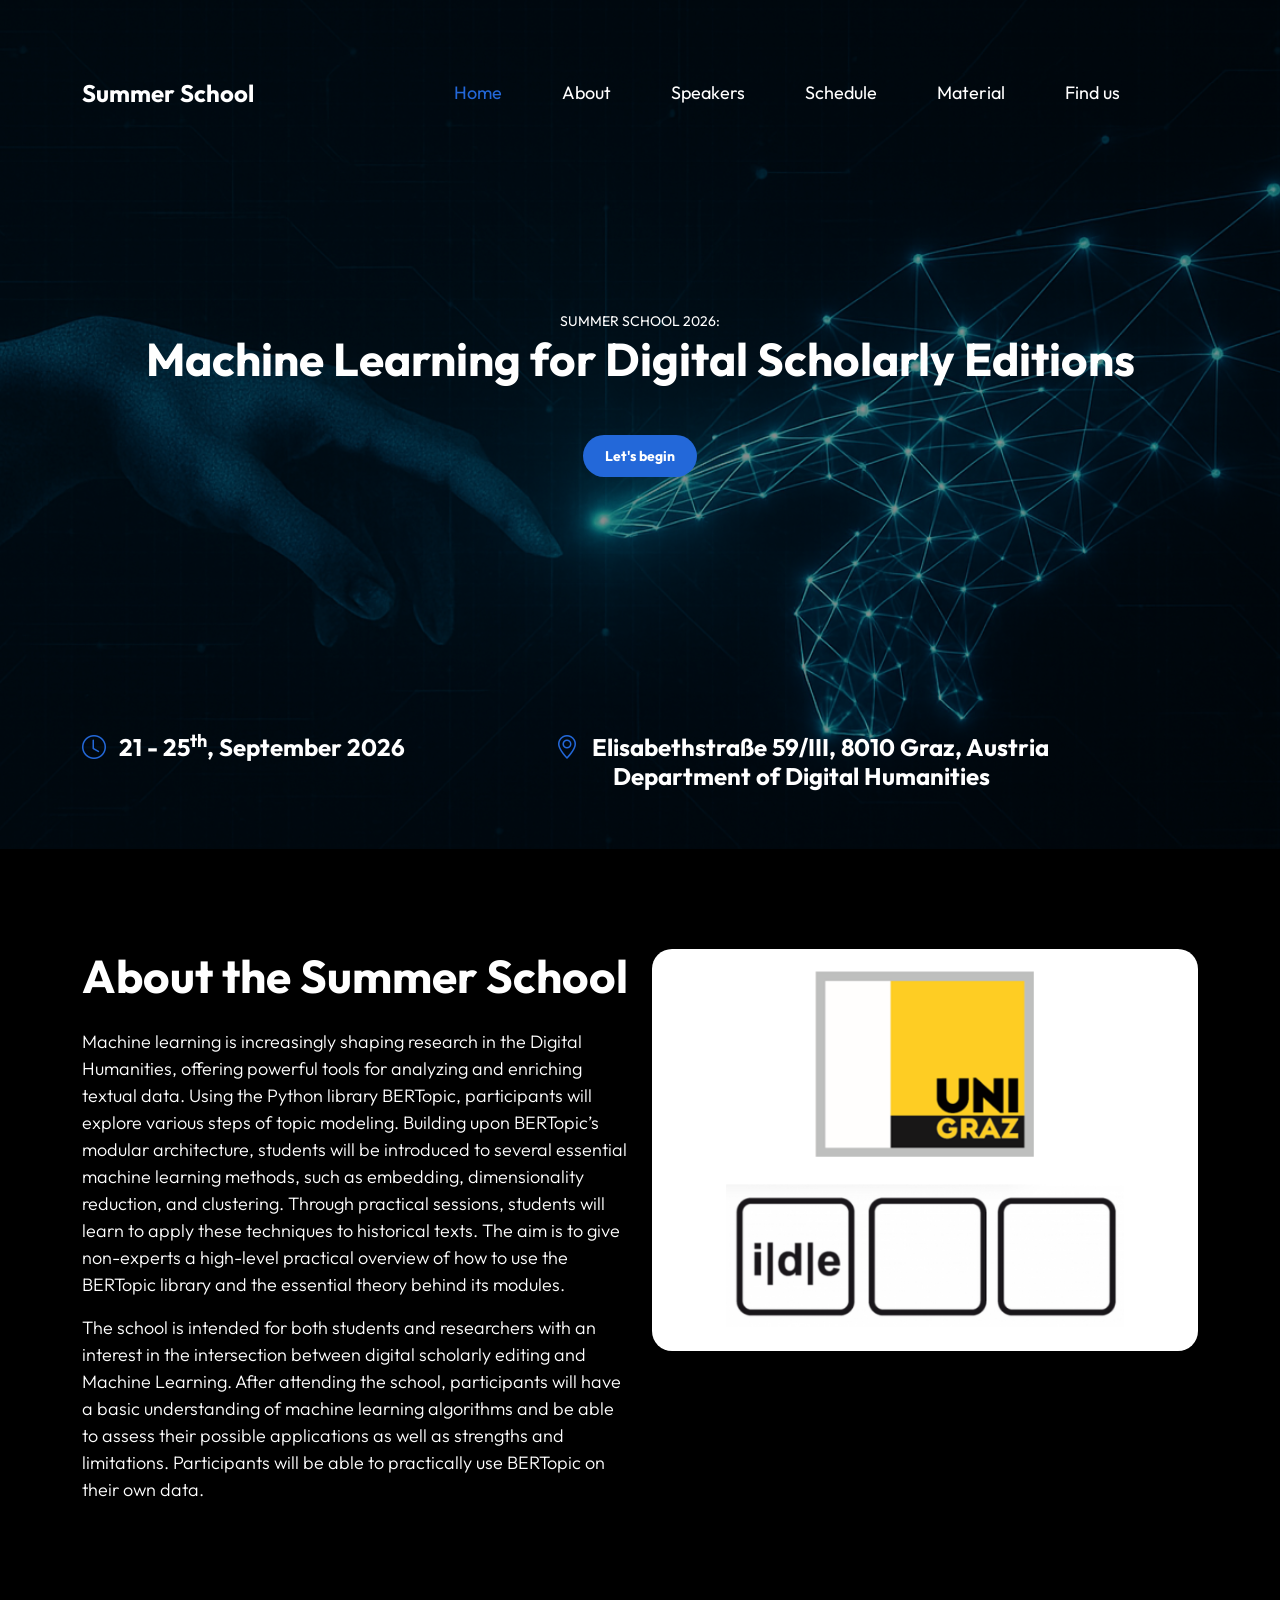
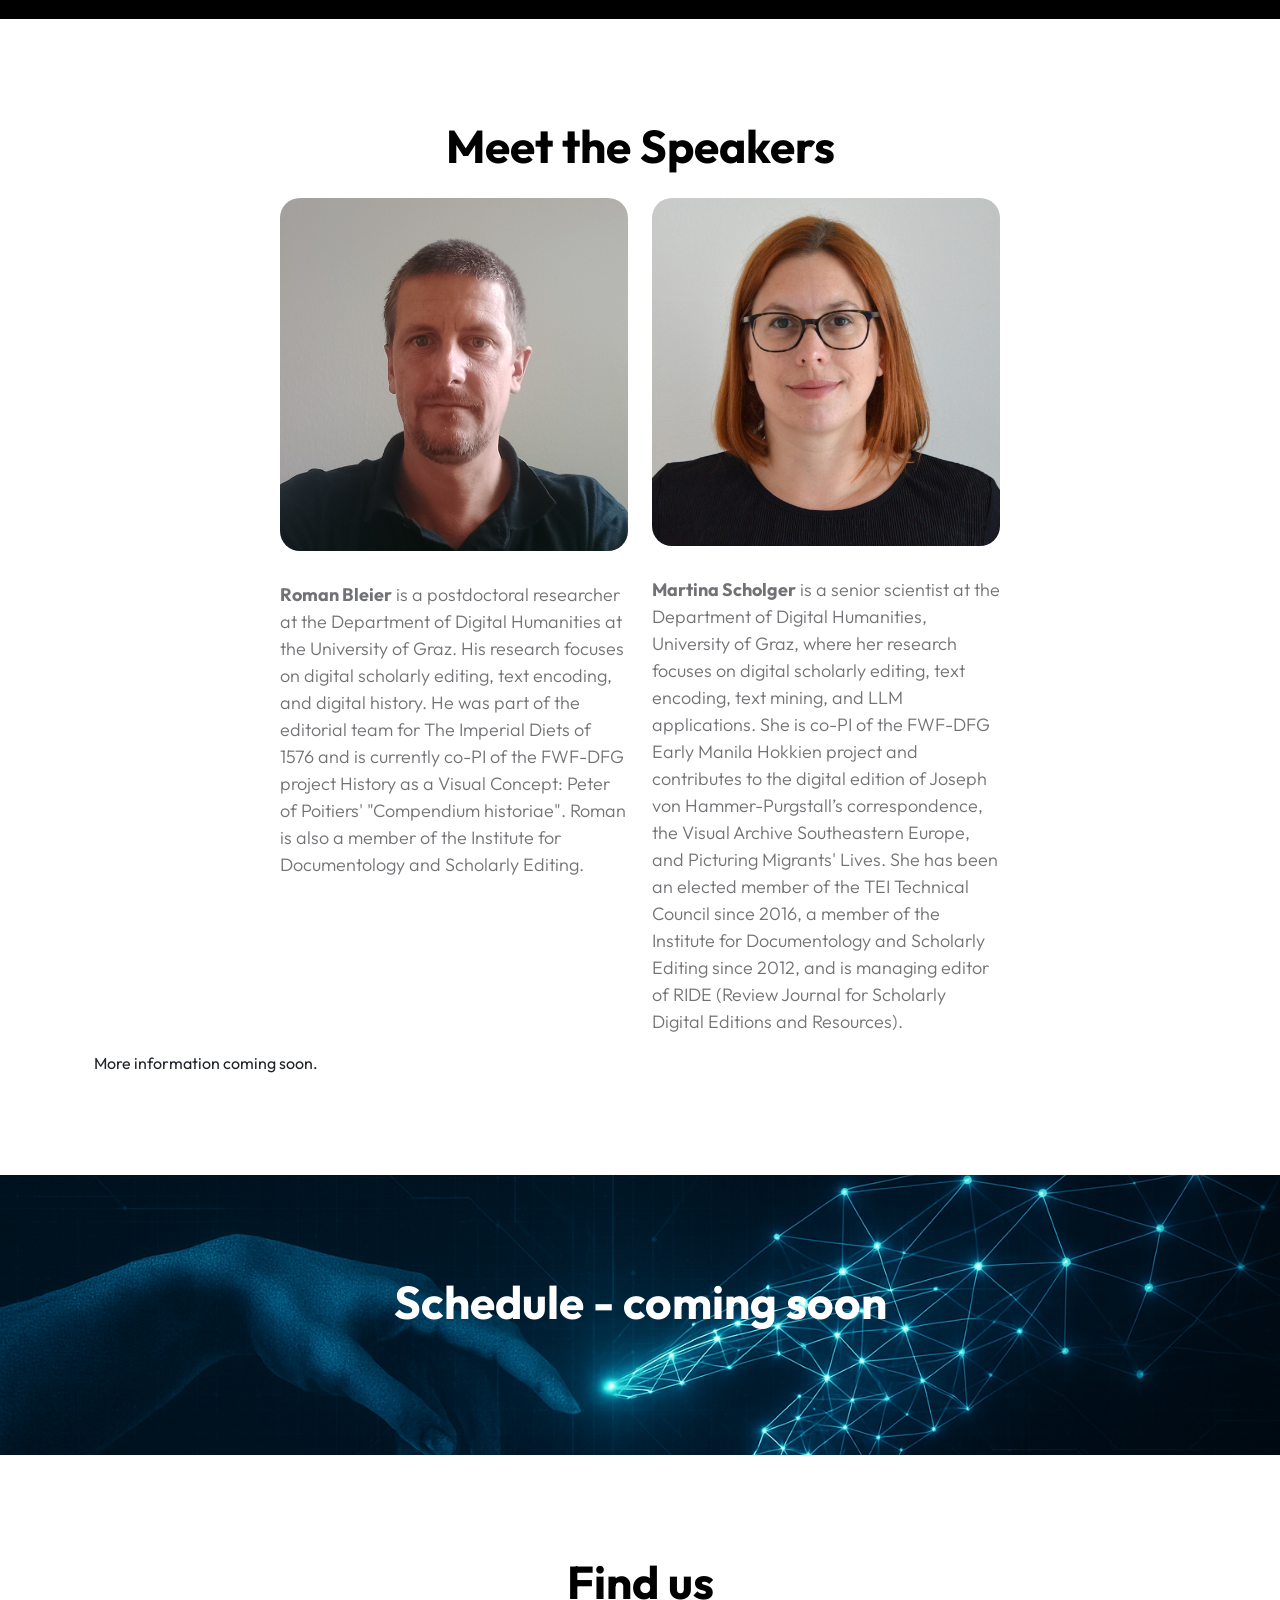
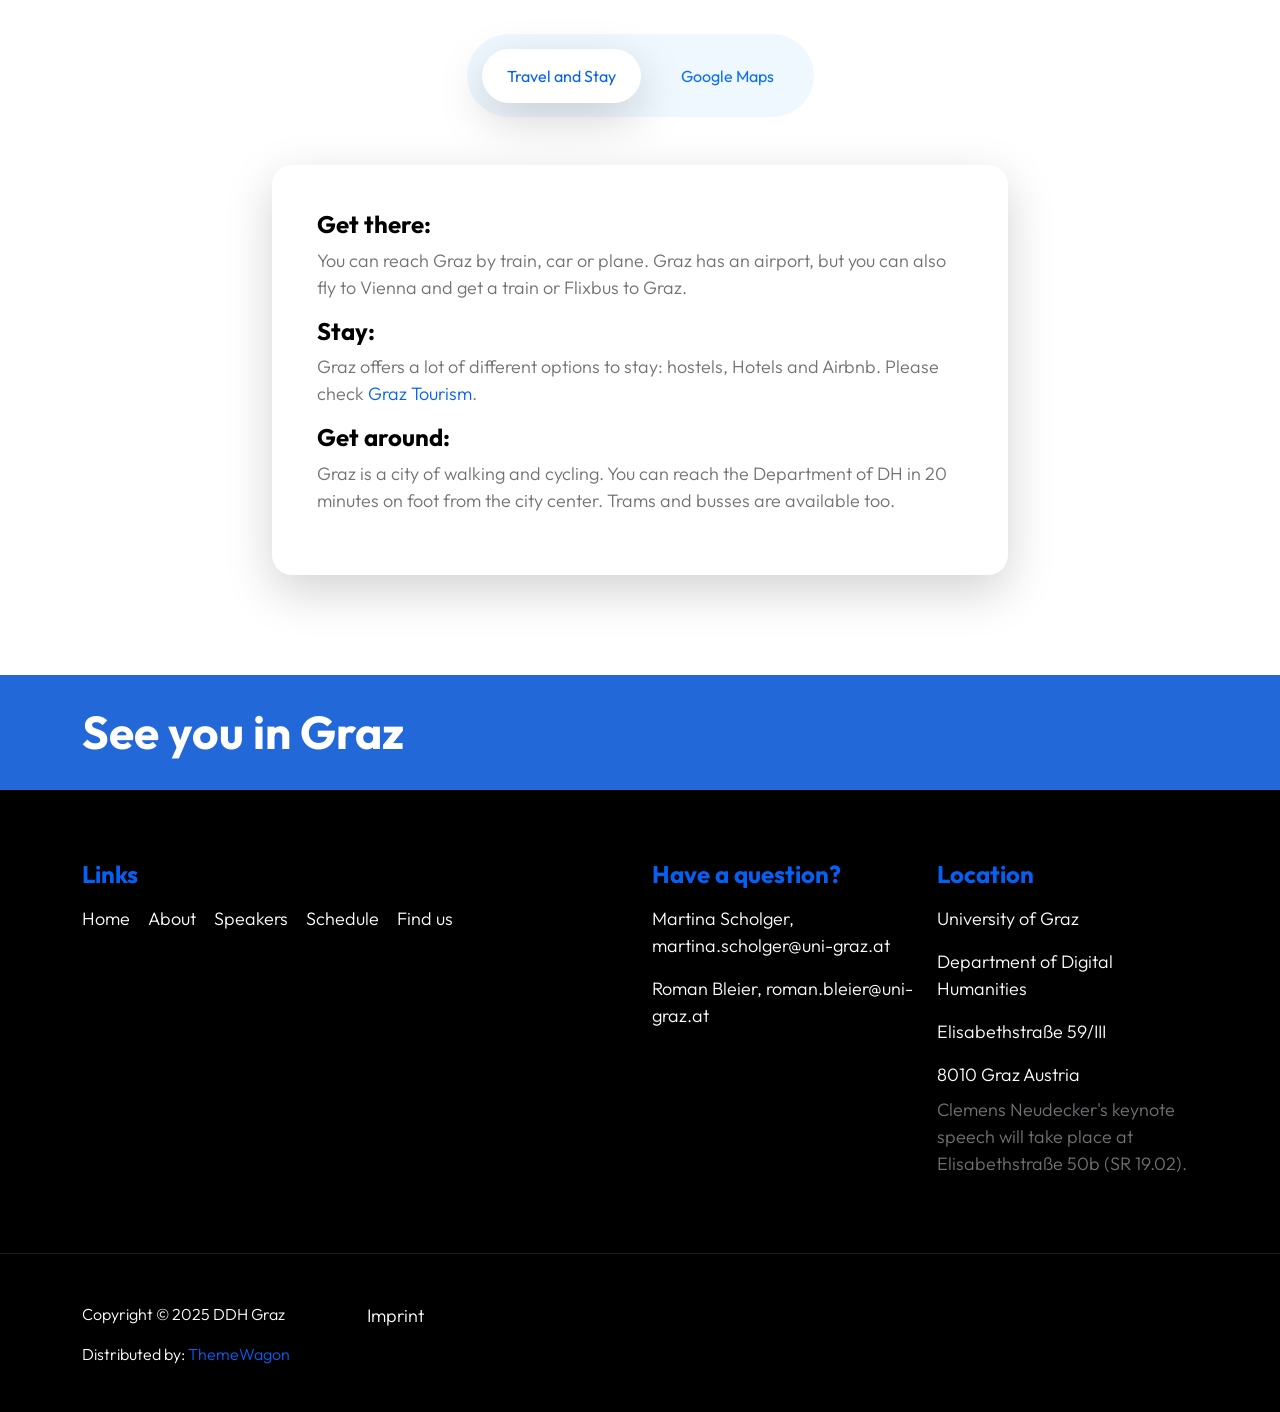
==== index.html @ 14203c63 "website" ====
<!doctype html>
<html lang="en">

<head>
    <meta charset="utf-8">
    <meta name="viewport" content="width=device-width, initial-scale=1">

    <meta name="description" content="">
    <meta name="author" content="">

    <title>DSE ML Summer School 2026</title>

    <!-- CSS FILES -->
    <link rel="preconnect" href="https://fonts.googleapis.com">

    <link rel="preconnect" href="https://fonts.gstatic.com" crossorigin>

    <link href="https://fonts.googleapis.com/css2?family=Outfit:wght@100;200;400;700&display=swap" rel="stylesheet">

    <link href="css/bootstrap.min.css" rel="stylesheet">

    <link href="css/bootstrap-icons.css" rel="stylesheet">

    <link href="css/custom.css" rel="stylesheet">

    <!--

TemplateMo 583 Festava Live

https://templatemo.com/tm-583-festava-live

-->
</head>

<body>

    <main>

       <!-- <header class="site-header">
            <div class="container">
                <div class="row">

                    <div class="col-lg-12 col-12 d-flex flex-wrap">
                        <p class="d-flex me-4 mb-0">
                            <i class="bi-person custom-icon me-2"></i>
                            <strong class="text-dark">CLARIAH-AT Summer School: Machine Learning for Digital Scholarly Editions</strong>
                        </p>
                    </div>

                </div>
            </div>
        </header>-->


        <nav class="navbar navbar-expand-lg">
            <div class="container">
                <a class="navbar-brand" href="index.html">
                    Summer School
                </a>

               <!-- <a href="ticket.html" class="btn custom-btn d-lg-none ms-auto me-4">Buy Ticket</a>
-->
                <button class="navbar-toggler" type="button" data-bs-toggle="collapse" data-bs-target="#navbarNav"
                    aria-controls="navbarNav" aria-expanded="false" aria-label="Toggle navigation">
                    <span class="navbar-toggler-icon"></span>
                </button>

                <div class="collapse navbar-collapse" id="navbarNav">
                    <ul class="navbar-nav align-items-lg-center ms-auto me-lg-5">
                        <li class="nav-item">
                            <a class="nav-link click-scroll" href="#section_1">Home</a>
                        </li>

                        <li class="nav-item">
                            <a class="nav-link click-scroll" href="#section_2">About</a>
                        </li>

                        <li class="nav-item">
                            <a class="nav-link click-scroll" href="#section_3">Speakers</a>
                        </li>

                        <li class="nav-item">
                            <a class="nav-link click-scroll" href="#section_4">Schedule</a>
                        </li>

                        <li class="nav-item">
                            <a class="nav-link click-scroll" href="#section_5">Material</a>
                        </li>
                        

                        <li class="nav-item">
                            <a class="nav-link click-scroll" href="#section_6">Find us</a>
                        </li>
                    </ul>

                   <!-- <a href="ticket.html" class="btn custom-btn d-lg-block d-none">Buy Ticket</a>-->
                </div>
            </div>
        </nav>


        <section class="hero-section" id="section_1">
            <div class="section-overlay"></div>

            <div class="container d-flex justify-content-center align-items-center">
                <div class="row">

                    <div class="col-12 mt-auto mb-5 text-center">
                        <small>Summer School 2026:</small>

                        <h2 class="text-white mb-5">Machine Learning for Digital Scholarly Editions</h2>

                        <a class="btn custom-btn smoothscroll" href="#section_2">Let's begin</a>
                    </div>

                    <div class="col-lg-12 col-12 mt-auto d-flex flex-column flex-lg-row text-center">
                        <div class="date-wrap">
                            <h5 class="text-white">
                                <i class="custom-icon bi-clock me-2"></i>
                                21 - 25<sup>th</sup>, September 2026
                            </h5>
                        </div>

                        <div class="location-wrap mx-auto py-3 py-lg-0">
                            <h5 class="text-white">
                                <i class="custom-icon bi-geo-alt me-2"></i>
                                Elisabethstraße 59/III, 8010 Graz, Austria <br/>
                                Department of Digital Humanities
                            </h5>
                        </div>

                       <!-- <div class="social-share">
                            <ul class="social-icon d-flex align-items-center justify-content-center">
                                <span class="text-white me-3">Share:</span>

                                <li class="social-icon-item">
                                    <a href="#" class="social-icon-link">
                                        <span class="bi-facebook"></span>
                                    </a>
                                </li>

                                <li class="social-icon-item">
                                    <a href="#" class="social-icon-link">
                                        <span class="bi-twitter"></span>
                                    </a>
                                </li>

                                <li class="social-icon-item">
                                    <a href="#" class="social-icon-link">
                                        <span class="bi-instagram"></span>
                                    </a>
                                </li>
                            </ul>
                        </div>
                  -->  </div>
                </div>
            </div>

            <div class="video-wrap">
                <img src="images/background.png" class="custom-video" alt="banner"/>
                <!--<video autoplay="" loop="" muted="" class="custom-video" poster="">
                    <source src="video/pexels-2022395.mp4" type="video/mp4">

                    Your browser does not support the video tag.
                </video>-->
            </div>
        </section>


        <section class="about-section section-padding" id="section_2">
            <div class="container">
                <div class="row">

                    <div class="col-lg-6 col-12 mb-4 mb-lg-0 d-flex align-items-center">
                        <div class="services-info">
                            <h2 class="text-white mb-4">About the Summer School</h2>

                            <p class="text-white">Machine learning is increasingly shaping research in the Digital Humanities, offering powerful tools for analyzing and enriching textual data. Using the Python library BERTopic, participants will explore various steps of topic modeling. Building upon BERTopic’s modular architecture, students will be introduced to several essential machine learning methods, such as embedding, dimensionality reduction, and clustering. Through practical sessions, students will learn to apply these techniques to historical texts. 
                                The aim is to give non-experts a high-level practical overview of how to use the BERTopic library and the essential theory behind its modules.</p>

                            <!--<h6 class="text-white mt-4">Once in Lifetime Experience</h6>-->

                            <p class="text-white">The school is intended for both students and researchers with an interest in the intersection between digital scholarly editing and Machine Learning. After attending the school, participants will have a basic understanding of machine learning algorithms and be able to assess their possible applications as well as strengths and limitations. Participants will be able to practically use BERTopic on their own data. </p>

                           <!-- <h6 class="text-white mt-4">Whole Night Party</h6>

                            <p class="text-white">Please tell your friends about our website. Thank you.</p>-->
                        </div>
                    </div>

                    <div class="col-lg-6 col-12">
                       
                        <div class="about-text-wrap">
                            <img src="images/logos.png" class="about-image img-fluid" alt="logos">

                           
                        </div>
                    </div>

                </div>
            </div>
        </section>


        <section class="artists-section section-padding" id="section_3">
            <div class="container">
                
                <div class="row justify-content-center">
                    
                    <div class="col-12 text-center">
                        <h2 class="mb-4">Meet the Speakers</h2>
                    </div>
                    
                    
                   <!-- <div class="col-lg-5 col-12">
                        
                        <div class="artists-thumb">
                            <div class="artists-image-wrap">
                                <img src="images/artists/cneud.jpg"
                                    class="artists-image img-fluid" alt="Clemens Neudecker">
                            </div>
                            
                            <div class="artists-hover">
                                <p>
                                    Clemens Neudecker 
                                </p>
                                
                            </div>
                        </div>
                        <div>
                            <p>
                                
                                <strong>Clemens Neudecker</strong> studied Philosophy, Computer Science and Political Science at LMU Munich and works as Head of Data Science in the Information and Data Management Department of the Staatsbibliothek zu Berlin - Preußischer Kulturbesitz. The main focus of his work and research lies in Computer Vision, Natural Language Processing and Machine Learning/Artificial Intelligence and their applications in the context of digitization and the Digital Humanities.
                                
                            </p>
                        </div>
                    </div>
                    <div class="col-lg-5 col-12">
                        <div>
                            <p>Keynote 1: Tuesday, September 9, 6pm (CEST), Elisabethstraße 50b (SR 19.02)</p>
                            <p><a href="https://unimeet.uni-graz.at/b/sch-pwq-3w3-ioy">Online link (Unimeet)</a></p>
                            <p><strong>Context matters. Opportunities and challenges when working with artificial intelligence and cultural heritage data</strong></p>
                            <hr>
                            <p>The advances made in the field of machine learning/artificial intelligence (ML) offer a range of opportunities for libraries and digital scholarship. In projects such as Mensch.Maschine.Kultur, the Staatsbibliothek zu Berlin - Preußischer Kulturbesitz (SBB) is developing ML technologies for a wide range of applications: from text and layout recognition and image analysis to information extraction, machine-assisted subject indexing and, last but not least, the provision of collections as data and their digital curation. On the other hand, the historical and cultural contexts must always be taken into account when using ML technologies in combination with historical sources and cultural heritage materials. Collections digitized by libraries are heterogeneous in terms of the period covered, the perspectives, places or regions they contain and the cultural contexts in which they must be placed. Historical documents often contain distortions that no longer correspond to today's ethical values. While historians are trained to classify sources and apply source criticism as a methodological tool, AI systems developed by industry are primarily trained on modern texts from the Internet and cannot do this. Using the example of SBB's experience with machine learning and AI, this talk aims to provide insights into practical applications while at the same time raising awareness for a conscious and responsible approach to ML and cultural heritage data.
                            </p>
                            
                        </div>
                        
                        
                    </div>
                </div>    -->
                
                
                
                
               <!-- <div class="row justify-content-center" style="margin-top:100px">

                    
             
                    <div class="col-lg-5 col-12">
                       
                        <div class="artists-thumb">
                            <div class="artists-image-wrap">
                                <img src="images/artists/uhk_2025.png"
                                    class="artists-image img-fluid" alt="Ulrike Henny-Krahmer">
                            </div>

                            <div class="artists-hover">
                                <p>
                                    Ulrike Henny-Krahmer 
                                </p>
                                
                            </div>
                        </div>
                      <div>
                          <p>
                              
                             <strong>Ulrike Henny-Krahmer</strong> is Junior Professor for Digital Humanities at the University of Rostock. Her research focuses on digital scholarly editing, computational text analysis, and questions on the sustainability and evaluation of digital scholarly outputs. Since 2012, she is a member of the Institute for Documentology and Scholarly Editing
                              (IDE) and since 2019, she has been one of the managing editors of the journal RIDE - A Review Journal for Digital Editions and Resources. 
                              Since 2025, she is a member of the Technical Council of the Text Encoding Initiative (TEI).
                              
                          </p>
                      </div>
                       </div>
                    <div class="col-lg-5 col-12">
                        <div>
                            <p>Keynote 2: Friday, September 12, 1:30pm (CEST) (online)</p>
                            <p><a href="https://unimeet.uni-graz.at/b/sch-pwq-3w3-ioy">Online link (Unimeet)</a></p>
                            <p><strong>Machine learning and scholarly editing - a contradiction or an exciting partnership?</strong></p>
                          <hr>
                            <p>Traditionally, scholarly editions aim to produce a reliable text based on historical documents that can be used as a basis for further research in the respective subject area(s). Depending on the type of source, this methodologically requires a precise text comparison and a detailed examination of the nature of the underlying documents and their textual contents. How does this fit in with machine learning methods that recognise patterns based on large amounts of data so that we can obtain models with which we can make probability-based predictions for further data? Are these approaches even compatible with each other and how can we resolve the methodological contradictions or seek connections between the methods?
                                The lecture will discuss these questions using the concrete example of letters from the edition of the works of the German writer Uwe Johnson (1934–1984), for which topic models were created. It will also be about how far humanities scholars, digital humanists, and computer scientists can delve into the other domain in order to understand the respective methods. This understanding not only provides exciting opportunities, it is also a prerequisite for the successful application of machine learning methods in the humanities.
                            </p>
                           
                        </div>
                       
                    
                </div>
            </div>
               --> 
                
                <div class="row justify-content-center">
                    <!--<div class="col-12 text-center">
                        <h2 class="mb-4">Meet the Speakers</h2>
                    </div>-->
                    
                    <div class="col-lg-4 col-12">
                        
                        <div class="artists-thumb">
                            <div class="artists-image-wrap">
                                <img src="images/artists/Bleier_R.png"
                                    class="artists-image img-fluid" alt="RomanBleier">
                            </div>
                            <div class="artists-hover">
                                <p>
                                    Roman Bleier
                                </p>
                                
                                
                                
                            </div>
                        </div>
                        <div>
                            <p> 
                                <strong>Roman Bleier</strong> is a postdoctoral researcher at the Department of Digital Humanities at the University of Graz. His research focuses on digital scholarly editing, text encoding, and digital history. He was part of the editorial team for The Imperial Diets of 1576 and is currently co-PI of the FWF-DFG project History as a Visual Concept: Peter of Poitiers' "Compendium historiae". Roman is also a member of the Institute for Documentology and Scholarly Editing.
                            </p>
                        </div>
                    </div>
                  
                   <!-- <div class="col-lg-4 col-12">
                        
                        <div class="artists-thumb">
                            <div class="artists-image-wrap">
                                <img src="images/artists/Lucija.jpg"
                                    class="artists-image img-fluid" alt="Lucija Brozić">
                            </div>
                            
                            <div class="artists-hover">
                                <p>
                                    Lucija Brozić
                                </p>
                                
                                
                                
                            </div>
                        </div>
                        <div>
                            <p>
                                
                                <strong>Lucija Brozić</strong> is a PhD student and university assistant at the University of Graz, specializing in Digital Humanities and Natural Language Processing. Her doctoral research examines attitudes towards migration and minority groups in Austrian historical newspapers. She has led a CLARIAH-AT funded small project on sentiment annotation, developing annotation guidelines and training annotators. Her academic interests include machine learning for DH texts, topic-specific corpus building, annotation practices, sentiment analysis and migration studies.
                                
                            </p>
                        </div>
                    </div>-->
                    
                  
                  <!--  <div class="col-lg-4 col-12">
                        
                        <div class="artists-thumb">
                            <div class="artists-image-wrap">
                                <img src="images/artists/selinagalka.png"
                                    class="artists-image img-fluid" alt="Selina">
                            </div>
                            
                            <div class="artists-hover">
                                <p>
                                   Selina Galka
                                </p>
                                
                                
                                
                            </div>
                        </div>
                        <div>
                            <p>
                                
                                <strong>Selina Galka</strong> is a research assistant at the University of Graz at the Department of Digital Humanities. Her research focuses on digital editing and data modelling. After completing her master's degrees in “German Philology of the Middle Ages and Early Modern Period” and “Digital Humanities,” she is currently a PhD candidate in the field of digital humanities.
                           
                            </p>
                        </div>
                    </div>-->
                  
              <!--      <div class="col-lg-4 col-12">
                        
                        <div class="artists-thumb">
                            <div class="artists-image-wrap">
                                <img src="images/artists/bernhard.png"
                                    class="artists-image img-fluid" alt="bernhard geiger">
                            </div>
                            
                            <div class="artists-hover">
                                <p>
                                    Bernhard Geiger
                                </p>
                                
                                
                                
                            </div>
                        </div>
                        <div>
                            <p> 
                                <strong>Bernhard Geiger</strong> received the Dipl.-Ing. degree in electrical engineering in 2009 and the Dr. techn. degree in electrical and information engineering from Graz University of Technology, Austria, in 2014. He was a Senior Scientist and Erwin Schrödinger Fellow at the Institute for Communications Engineering, Technical University of Munich from 2014 to 2017. He is currently Assistant Professor at the Signal Processing and Speech Communication Laboratory, Graz University of Technology and Research Area Leader at the Know Center Research GmbH. His research interests include domain-aware machine learning, information theory for machine learning, and information-theoretic model reduction for Markov chains and hidden Markov models.
                            </p>
                        </div>
                    </div>-->
                    
                 <!--   <div class="col-lg-4 col-12">
                        
                        <div class="artists-thumb">
                            <div class="artists-image-wrap">
                                <img src="images/artists/profil_michael.jpg"
                                    class="artists-image img-fluid" alt="Michael Jantscher">
                            </div>
                            
                            <div class="artists-hover">
                                <p>
                                    Michael Jantscher 
                                </p>
                                
                                
                                
                            </div>
                        </div>
                        <div>
                            <p>
                                
                                <strong>Michael Jantscher</strong> is a PhD student in Computer Science at Graz University of Technology and a senior researcher at Know-Center Research GmbH. His work focuses on Natural Language Processing in the medical and clinical domain, with a particular emphasis on causal reasoning in healthcare and (neuro)radiology. Currently, he is also exploring the research and implementation of agentic AI systems across both industrial and healthcare sectors.
                        </div>
                    </div>-->
                    
                   
                   <!-- <div class="col-lg-4 col-12">
                        
                        <div class="artists-thumb">
                            <div class="artists-image-wrap">
                                <img src="images/artists/SLang.jpg"
                                    class="artists-image img-fluid" alt="Sarah Lang">
                            </div>
                            
                            <div class="artists-hover">
                                <p>
                                   Sarah Lang
                                </p>
                                
                                
                                
                            </div>
                        </div>
                        <div>
                            <p>
                                
                                <strong>Sarah Lang</strong> is Head of Digital Humanities at the Max Planck Institute for the History of Science (Berlin). Previously, she was a Postdoctoral Fellow at the Centre for Information Modelling at the University of Graz. Trained in History and Classics in Graz and Montpellier, she completed a PhD on early modern alchemical literature in 2021, combining Digital Humanities and the history of science, for which she received the Bader Prize of the Austrian Academy of Sciences. As convenor of the Empowerment Working Group of the German Digital Humanities Association (DHd), where she is also on the board of directors, Sarah Lang is interested in issues like (gender) data gaps, data feminism, diversity in DH, decolonizing data, data ethics and related topics. Her research focuses on computational approaches to historical sources, particularly distant reading and viewing of chymical print. A DH professional since 2016, she blogs at latex-ninja.com, serves on the council of the Society for the History of Alchemy and Chemistry.  </p>
                        </div>
                    </div>-->
                    
                    <div class="col-lg-4 col-12">
                        
                        <div class="artists-thumb">
                            <div class="artists-image-wrap">
                                <img src="images/artists/scholger-600.jpg"
                                    class="artists-image img-fluid" alt="Martina Scholger">
                            </div>
                            
                            <div class="artists-hover">
                                <p>
                                    Martina Scholger 
                                </p>
                                
                                
                                
                            </div>
                        </div>
                        <div>
                            <p>
                                
                                <strong>Martina Scholger</strong> is a senior scientist at the Department of Digital Humanities, University of Graz, where her research focuses on digital scholarly editing, text encoding, text mining, and LLM applications. She is co-PI of the FWF-DFG Early Manila Hokkien project and contributes to the digital edition of Joseph von Hammer-Purgstall’s correspondence, the Visual Archive Southeastern Europe, and Picturing Migrants' Lives. She has been an elected member of the TEI Technical Council since 2016, a member of the Institute for Documentology and Scholarly Editing since 2012, and is managing editor of RIDE (Review Journal for Scholarly Digital Editions and Resources). 
                            </p>
                        </div>
                    </div>
                    
                   <!-- <div class="col-lg-4 col-12">
                        
                        <div class="artists-thumb">
                            <div class="artists-image-wrap">
                                <img src="images/artists/mt_small.png"
                                    class="artists-image img-fluid" alt="N.N">
                            </div>
                            
                            <div class="artists-hover">
                                <p>
                                   Max Toller
                                </p>
                                
                                
                                
                            </div>
                        </div>
                        <div>
                            <p> 
                                <strong>Max Toller</strong> is a post-doctoral researcher at Know Center GmbH and a lecturer at Graz University of Technology. His research focuses on data mining and machine learning for time series data, anomaly detection, and similar topics. He was a nominated finalist for the Prize for Excellence in Teaching at Graz University of Technology in 2024, and has received the 'Outstanding Reviewer' award for his services at the 2025 International Conference on Knowledge Discovery and Data Mining.
                            </p>
                        </div>
                    </div>-->
                    
               <!--     <div class="col-lg-4 col-12">
                        
                        <div class="artists-thumb">
                            <div class="artists-image-wrap">
                                <img src="images/artists/gv_2025a.jpg"
                                    class="artists-image img-fluid" alt="Gunter Vasold">
                            </div>
                            
                            <div class="artists-hover">
                                <p>
                                    Gunter Vasold 
                                </p>
                                
                                
                                
                            </div>
                        </div>
                        <div>
                            <p>
                                <strong>Gunter Vasold </strong>   is a research software engineer in the Department of Digital Humanities at Graz University. Thirty years ago, he began working on the pioneering and highly ambitious critical digital editions project, Fontes Civitates Ratisponensis. While he enjoyed working with medieval documents, he discovered an even greater passion for developing software for the project. Since then, he has been involved in numerous research and software initiatives. Currently, his primary focus is on software engineering, research infrastructures, and the long-term preservation of research data. Additionally, Gunter is an award-winning lecturer with over 25 years of experience.
                            </p>
                        </div>
                    </div>-->
                    
                  <!--  
                    <div class="col-lg-4 col-12">
                        
                        <div class="artists-thumb">
                            <div class="artists-image-wrap">
                                <img src="images/artists/ima_klara.jpeg"
                                    class="artists-image img-fluid" alt="Klara Venglarova">
                            </div>
                            
                            <div class="artists-hover">
                                <p>
                                    Klara Venglarova 
                                </p>
                                
                                
                                
                            </div>
                        </div>
                        <div>
                            <p>
                                <strong>Klara Venglarova</strong> is a PhD student of Linguistics and Digital Humanities at the Palacky University in Olomouc, Czech Republic. She is involved in the FWF-funded project The Making of the Incredibly Differentiated Labor Market: Evidence from Job Offers from Ten Decades at the University of Graz (PI Jörn Kleinert), specifically engaged in layout analysis, OCR, post-correction, information extraction and other NLP and machine-learning tasks.
                            </p>
                        </div>
                    </div>-->
                   
                   <!-- <div class="col-lg-4 col-12">
                        
                        <div class="artists-thumb">
                            <div class="artists-image-wrap">
                                <img src="images/artists/raunig.jpg"
                                    class="artists-image img-fluid" alt="Elsiabeth Raunig">
                            </div>
                            
                            <div class="artists-hover">
                                <p>
                                    Elisabeth Raunig
                                </p>
                                
                                
                                
                            </div>
                        </div>
                        <div>
                            <p>
                                <strong>Elisabeth Raunig</strong> works as a Project Manager at the Department of Digital Humanities at the University of Graz, where she is also part of the Summer School’s organising team. Having completed her Master’s in Digital Humanities there, she now contributes to project and event management.
                            </p>
                        </div>
                    </div>-->
                    
                     <div class="col-lg-12 col-12">
                        More information coming soon.
                    </div>
                </div>
            </div>
        </section>


        <section class="schedule-section section-padding" id="section_4">
            <div class="container">
                <div class="row">

                    <div class="col-12 text-center">
                        <h2 class="text-white mb-4">Schedule - coming soon</h2>

                          <!--  <div class="table-responsive">
                                <table class="schedule-table table table-dark">
                                    <thead>
                                        <tr>
                                            <th scope="col">Time</th>
                                            <th scope="col">Monday (Sep 21)</th>
                                            <th scope="col">Tuesday (Sep 22)</th>
                                            <th scope="col">Wednesday (Sep 23)</th>
                                            <th scope="col">Thursday (Sep 24)</th>

                                            <th scope="col">Friday (Sep 25)</th>

                                        </tr>
                                    </thead>

                                    <tbody>
                                        
                                        <tr>
                                            <th scope="row">8:30-9:00</th>

                                            <td style="background-color: #f0f8ff; border-right: #242424 1px solid;">
                                                <p style=" color: #000000;">Registration</p>

                                              
                                            </td>

                                            <td style="background-color: #f0f8ff"></td>
                                            <td style="background-color: #f0f8ff"></td>
                                            <td style="background-color: #f0f8ff"></td>
                                            <td style="background-color: #f0f8ff"></td>
                                           
                                        </tr>
                                        <tr>
                                            <th scope="row">9:00-10:30</th>
                                            
                                            <td>
                                                <p>Welcome and setup (Georg Vogeler, Walter Scholger)<br />(Roman Bleier, Martina Scholger)</p>
                                            </td>
                                            <td>
                                                <p>Embeddings<br/>(Michael Jantscher)</p>
                                            </td>
                                            
                                            <td>
                                                <p>Clustering<br/>(Max Toller)</p>
                                            </td>
                                            <td>
                                                <p>Tokenization and weighting (Klara Venglarova)</p>
                                            </td>
                                            <td>
                                               <p>Experiments (Roman Bleier, Martina Scholger)</p>
                                            </td>
                                        </tr>
                                        
                                        <tr>
                                            <th scope="row">10:30-11:00</th>

                                            <td>
                                                <p>Coffee break</p>
                                            </td>
                                            <td>
                                                <p>Coffee break</p>
                                            </td>
                                            <td>
                                                <p>Coffee break</p>
                                            </td>
                                            <td>
                                                <p>Coffee break</p>
                                            </td>
                                            <td>
                                                <p>Coffee break</p>
                                            </td>
                                        </tr>
                                        <tr>
                                            <th scope="row">11:00-12:30</th>
                                            
                                            <td>
                                                <p>BERTopic: overview and example<br/>(Selina Galka)</p>
                                              
                                            </td>
                                            <td>
                                                <p>Embeddings<br/>(Michael Jantscher)</p>
                                            </td>
                                            <td>
                                                <p>Clustering<br/>(Max Toller)</p>
                                            </td>
                                            <td>
                                                <p>Topic finetuning<br/>(Lucija Brozić)</p>
                                            </td>
                                            <td>
                                                <p>Machine learning and DSE wrap up<br/>(Sarah Lang)</p>
                                            </td>
                                        </tr>
                                        <tr>
                                            <th scope="row">12:30-13:30</th>
                                            
                                            <td>
                                             <p>Lunch</p>
                                            </td>
                                            <td>
                                                <p>Lunch</p>
                                            </td>
                                            
                                            <td>
                                                <p>Poster session</p>
                                            </td>
                                            <td>
                                                <p>Lunch</p>
                                            </td>
                                            <td>
                                                <p>Lunch</p>
                                            </td>
                                        </tr>
                                        <tr>
                                            <th scope="row">13:30-15:00</th>
                                            
                                            <td>
                                                <p>Introduction to Python<br />(Gunter Vasold)</p>
                                            </td>
                                            <td>
                                                <p>Dimensionality reduction<br/>(Bernhard Geiger)</p>
                                            </td>
                                            
                                            <td style="border-bottom-color: #f0f8ff !important;">
                                                <p style="color: #f0f8ff !important;">-</p>
                                            </td>
                                            <td>
                                                <p>Built your BERTopic pipeline<br />(Roman Bleier, Sarah Lang, Martina Scholger)</p>
                                            </td>
                                            <td style="background-color: #f0f8ff; border-right: #242424 1px solid;">
                                                <h4 style=" color: #000000;">Keynote</h4>
                                                
                                                <p>Ulrike Henny-Krahmer</p>
                                                <p>(online)</p>
                                            </td>
                                        </tr>
                                        <tr>
                                            <th scope="row">15:00-15:30</th>
                                            
                                            <td>
                                               <p>Coffee break</p>
                                            </td>
                                            <td>
                                                <p>Coffee break</p>
                                            </td>
                                           
                                            <td style="border-bottom-color: #f0f8ff !important;">
                                                <p>Excursion "Buschenschank"</p>
                                                <p> back in Graz at 21:30</p>
                                            </td>
                                            <td>
                                                <p>Coffee break</p>
                                            </td>
                                            <td>
                                                <p>Goodbye coffee</p>
                                            </td>
                                        </tr>
                                        <tr>
                                            <th scope="row">15:30-17:00</th>
                                            
                                            <td> <p>Prepare a dataset<br/>(Roman Bleier, Sarah Lang, Martina Scholger)</p>
                                            </td>
                                            <td>
                                                <p>Dimensionality reduction<br/>(Bernhard Geiger)</p>
                                            </td>
                                            
                                            <td style="border-bottom-color: #f0f8ff !important;">
                                                <p style="color: #f0f8ff !important;">-</p>
                                            </td>
                                            <td>
                                                <p>Experiments<br/>(Selina Galka, Michael Otto, Roman Bleier, Martina Scholger)</p>
                                            </td>
                                        </tr>
                                        <tr>
                                            <th scope="row" style="border-bottom-color: #212529 !important;">18:00</th>
                                            <td></td>
                                            <td style="background-color: #f0f8ff; border-right: #242424 1px solid;">
                                                <h4 style=" color: #000000;">Keynote</h4>
                                                
                                                <p>Clemens Neudecker</p>
                                                <p>Location: Elisabethstraße 50b (SR 19.02)</p>
                                            </td>
                                            <td></td>
                                        </tr>
                                    </tbody>
                                </table>
                            </div>
                -->    </div>
                </div>
            </div>
        </section>


       <!-- <section class="contact-section section-padding" id="section_5">
            <div class="container">
                <div class="row">
                    
                    <div class="col-lg-8 col-12 mx-auto">
                        <h2 class="text-center mb-4">Teaching Material</h2>
                        
                        
                        <div class="tab-content shadow-lg mt-5" id="nav-tabContent">
                            <div class="tab-pane fade show active" id="nav-ContactForm" role="tabpanel"
                                aria-labelledby="nav-ContactForm-tab">
                                <p>The teaching material is available at 
                                    <a href="https://github.com/DHGraz/dse-ml-2026/tree/main/materials">https://github.com/DHGraz/clariah2025-dse-ml/tree/main/materials</a>
                                    under the creative commons license CC-BY-NC. Please cite the notebooks and presentation by attributing the author and the GitHub repository.  
                                </p>
                                
                                    
                            </div>
                            
                            
                        </div>
                    </div>
                    
                </div>
            </div>
        </section>-->

        <section class="contact-section section-padding" id="section_6">
            <div class="container">
                <div class="row">

                    <div class="col-lg-8 col-12 mx-auto">
                        <h2 class="text-center mb-4">Find us</h2>

                        <nav class="d-flex justify-content-center">
                            <div class="nav nav-tabs align-items-baseline justify-content-center" id="nav-tab"
                                role="tablist">
                                <button class="nav-link active" id="nav-ContactForm-tab" data-bs-toggle="tab"
                                    data-bs-target="#nav-ContactForm" type="button" role="tab"
                                    aria-controls="nav-ContactForm" aria-selected="false">
                                    Travel and Stay
                                </button>

                                <button class="nav-link" id="nav-ContactMap-tab" data-bs-toggle="tab"
                                    data-bs-target="#nav-ContactMap" type="button" role="tab"
                                    aria-controls="nav-ContactMap" aria-selected="false">
                                    Google Maps
                                </button>
                            </div>
                        </nav>

                        <div class="tab-content shadow-lg mt-5" id="nav-tabContent">
                            <div class="tab-pane fade show active" id="nav-ContactForm" role="tabpanel"
                                aria-labelledby="nav-ContactForm-tab">
                                <h5>Get there: </h5>
                                <p>You can reach Graz by train, car or plane. Graz has an airport, but you can also fly to Vienna and get a train or Flixbus to Graz.</p>  
                            
                            <h5>Stay:</h5>
                                <p>Graz offers a lot of different options to stay: hostels, Hotels and Airbnb.
                                    Please check  <a href="https://www.graztourismus.at/en/accommodation-packages">Graz Tourism</a>.  </p>
                                
                                <h5>Get around:</h5>
                                <p>Graz is a city of walking and cycling. You can reach the Department of DH in 20 minutes on foot from the city center. 
                                    Trams and busses are available too.</p>
                            </div>

                            <div class="tab-pane fade" id="nav-ContactMap" role="tabpanel"
                                aria-labelledby="nav-ContactMap-tab">
                                <iframe src="https://www.google.com/maps/embed?pb=!1m18!1m12!1m3!1d12411.486799583567!2d15.455010407166341!3d47.07517735011027!2m3!1f0!2f0!3f0!3m2!1i1024!2i768!4f13.1!3m3!1m2!1s0x476e4a7d1171b093%3A0x198f0e5206be04d9!2sZentrum%20f%C3%BCr%20Informationsmodellierung!5e1!3m2!1sde!2sat!4v1747740048289!5m2!1sde!2sat"
                                    width="100&#37;" height="450" style="border:0;" allowfullscreen=""
                                    referrerpolicy="no-referrer-when-downgrade"></iframe>
                              
                            </div>
                        </div>
                    </div>

                </div>
            </div>
        </section>
    </main>


    <footer class="site-footer">
        <div class="site-footer-top">
            <div class="container">
                <div class="row">

                    <div class="col-lg-12 col-12">
                        <h2 class="text-white mb-lg-0">See you in Graz</h2>
                    </div>

                    <!--<div class="col-lg-6 col-12 d-flex justify-content-lg-end align-items-center">
                        <ul class="social-icon d-flex justify-content-lg-end">
                            <li class="social-icon-item">
                                <a href="#" class="social-icon-link">
                                    <span class="bi-twitter"></span>
                                </a>
                            </li>

                            <li class="social-icon-item">
                                <a href="#" class="social-icon-link">
                                    <span class="bi-apple"></span>
                                </a>
                            </li>

                            <li class="social-icon-item">
                                <a href="#" class="social-icon-link">
                                    <span class="bi-instagram"></span>
                                </a>
                            </li>

                            <li class="social-icon-item">
                                <a href="#" class="social-icon-link">
                                    <span class="bi-youtube"></span>
                                </a>
                            </li>

                            <li class="social-icon-item">
                                <a href="#" class="social-icon-link">
                                    <span class="bi-pinterest"></span>
                                </a>
                            </li>
                        </ul>
                    </div>
            -->    </div>
            </div>
        </div>

        <div class="container">
            <div class="row">

                <div class="col-lg-6 col-12 mb-4 pb-2">
                    <h5 class="site-footer-title mb-3">Links</h5>

                    <ul class="site-footer-links">
                        <li class="site-footer-link-item">
                            <a href="#section_1" class="site-footer-link">Home</a>
                        </li>

                        <li class="site-footer-link-item">
                            <a href="#section_2" class="site-footer-link">About</a>
                        </li>

                        <li class="site-footer-link-item">
                            <a href="#section_3" class="site-footer-link">Speakers</a>
                        </li>

                        <li class="site-footer-link-item">
                            <a href="#section_4" class="site-footer-link">Schedule</a>
                        </li>

                      

                        <li class="site-footer-link-item">
                            <a href="#section_5" class="site-footer-link">Find us</a>
                        </li>
                    </ul>
                </div>

                <div class="col-lg-3 col-md-6 col-12 mb-4 mb-lg-0">
                    <h5 class="site-footer-title mb-3">Have a question?</h5>

                     <p class="text-white d-flex">
                        <a href="mailto:martina.scholger@uni-graz.at" class="site-footer-link">
                           Martina Scholger, martina.scholger@uni-graz.at
                        </a>
                    </p>
                    
                    <p class="text-white d-flex">
                        <a href="mailto:roman.bleier@uni-graz.at" class="site-footer-link">
                           Roman Bleier, roman.bleier@uni-graz.at
                        </a>
                    </p>
                </div>

                <div class="col-lg-3 col-md-6 col-11 mb-4 mb-lg-0 mb-md-0">
                    <h5 class="site-footer-title mb-3">Location</h5>

                    <p class="text-white d-flex mt-3 mb-2">
                        University of Graz</p>
                    <p class="text-white d-flex mt-3 mb-2">
                        Department of Digital Humanities</p>
                    <p class="text-white d-flex mt-3 mb-2">
                        Elisabethstraße 59/III</p>
                    <p class="text-white d-flex mt-3 mb-2">
                        8010 Graz Austria</p>
                    
                    
                    <p>Clemens Neudecker's keynote speech will take place at Elisabethstraße 50b (SR 19.02).
                    </p>
                   
                   
                  
                    
                </div>
            </div>
        </div>

        <div class="site-footer-bottom">
            <div class="container">
                <div class="row">

                    <div class="col-lg-3 col-12 mt-5">
                        <p class="copyright-text">Copyright © 2025 DDH Graz</p>
                        <p class="copyright-text">Distributed by: <a href="https://themewagon.com">ThemeWagon</a></p>
                    </div>

                    <div class="col-lg-8 col-12 mt-lg-5">
                        <ul class="site-footer-links">
                           

                            <li class="site-footer-link-item">
                                <a href="imprint.html" class="site-footer-link">Imprint</a>
                            </li>

                        </ul>
                    </div>
                </div>
            </div>
        </div>
    </footer>

    <!--

T e m p l a t e M o

-->

    <!-- JAVASCRIPT FILES -->
    <script src="js/jquery.min.js"></script>
    <script src="js/bootstrap.min.js"></script>
    <script src="js/jquery.sticky.js"></script>
    <script src="js/click-scroll.js"></script>
    <script src="js/custom.js"></script>

</body>

</html>
---- css/custom.css ----
/*

TemplateMo 583 Festava Live

https://templatemo.com/tm-583-festava-live

*/


/*---------------------------------------
  CUSTOM PROPERTIES ( VARIABLES )             
-----------------------------------------*/
:root {
  --white-color:                  #ffffff;
  --primary-color:                #0561f5; /* vorher gelb */
  --secondary-color:              #2368d9;
  --section-bg-color:             #f0f8ff;
  --custom-btn-bg-color:          #2368d9;
  --custom-btn-bg-hover-color:    #0561f5;
  --dark-color:                   #000000;
  --p-color:                      #717275;
  --border-color:                 #04a7cc;
  --link-hover-color:             #0561f5;

  --body-font-family:             'Outfit', sans-serif;

  --h1-font-size:                 74px;
  --h2-font-size:                 46px;
  --h3-font-size:                 32px;
  --h4-font-size:                 28px;
  --h5-font-size:                 24px;
  --h6-font-size:                 22px;
  --p-font-size:                  18px;
  --btn-font-size:                14px;
  --copyright-font-size:          16px;

  --border-radius-large:          100px;
  --border-radius-medium:         20px;
  --border-radius-small:          10px;

  --font-weight-light:            300;
  --font-weight-normal:           400;
  --font-weight-bold:             700;
}

body {
  background-color: var(--white-color);
  font-family: var(--body-font-family); 
}


/*---------------------------------------
  TYPOGRAPHY               
-----------------------------------------*/

h2,
h3,
h4,
h5,
h6 {
  color: var(--dark-color);
}

h1,
h2,
h3,
h4,
h5,
h6 {
  font-weight: var(--font-weight-bold);
}

h1 {
  font-size: var(--h1-font-size);
}

h2 {
  font-size: var(--h2-font-size);
}

h3 {
  font-size: var(--h3-font-size);
}

h4 {
  font-size: var(--h4-font-size);
}

h5 {
  font-size: var(--h5-font-size);
}

h6 {
  font-size: var(--h6-font-size);
}

p {
  color: var(--p-color);
  font-size: var(--p-font-size);
  font-weight: var(--font-weight-light);
}

ul li {
  color: var(--p-color);
  font-size: var(--p-font-size);
  font-weight: var(--font-weight-light);
}

a, 
button {
  touch-action: manipulation;
  transition: all 0.3s;
}

a {
  display: inline-block;
  color: var(--primary-color);
  text-decoration: none;
}

a:hover {
  color: var(--link-hover-color);
}

b,
strong {
  font-weight: var(--font-weight-bold);
}

.link-fx-1 {
  color: var(--white-color);
  position: relative;
  display: inline-flex;
  align-items: center;
  height: 32px;
  padding: 0 6px;
  text-decoration: none;
  -webkit-font-smoothing: antialiased;
  -moz-osx-font-smoothing: grayscale;
}

.link-fx-1:hover {
  color: var(--link-hover-color);
}

.link-fx-1:hover::before {
  transform: translateX(17px) scaleX(0);
  transition: transform .2s;
}

.link-fx-1:hover .icon circle {
  stroke-dashoffset: 200;
  transition: stroke-dashoffset .2s .1s;
}

.link-fx-1:hover .icon line {
  transform: rotate(-180deg);
}

.link-fx-1:hover .icon line:last-child {
  transform: rotate(180deg);
}

.link-fx-1::before {
  content: "";
  position: absolute;
  bottom: 0;
  left: 0;
  width: 100%;
  height: 1px;
  background-color: currentColor;
  transform-origin: right center;
  transition: transform .2s .1s;
}

.link-fx-1 .icon {
  position: absolute;
  right: 0;
  bottom: 0;
  transform: translateX(100%) rotate(90deg);
  font-size: 32px;
}

.icon {
  --size: 1em;
  height: var(--size);
  width: var(--size);
  display: inline-block;
  color: inherit;
  fill: currentColor;
  line-height: 1;
  flex-shrink: 0;
  max-width: initial;
}

.link-fx-1 .icon circle {
  stroke-dasharray: 100;
  stroke-dashoffset: 100;
  transition: stroke-dashoffset .2s;
}

.link-fx-1 .icon line {
  transition: transform .4s;
  transform-origin: 13px 15px;
}

.link-fx-1 .icon line:last-child {
  transform-origin: 19px 15px;
}


/*---------------------------------------
  SECTION               
-----------------------------------------*/
.section-padding {
  padding-top: 100px;
  padding-bottom: 100px;
}

.section-bg {
  background-color: var(--section-bg-color);
}

.section-overlay {
  background-color: var(--dark-color);
 position: absolute;
  top: 0;
  left: 0;
  pointer-events: none;
  width: 100%;
  height: 100%;
  opacity: 0.35;
}

.section-overlay + .container {
  position: relative;
}

.tab-content {
  background-color: var(--white-color);
  border-radius: var(--border-radius-medium);
  padding: 45px;
}

.nav-tabs {
  background-color: var(--section-bg-color);
  border-radius: var(--border-radius-large);
  border-bottom: 0;
  padding: 15px;
}

.nav-tabs .nav-link {
  border-radius: var(--border-radius-large);
  border: 0;
  padding: 15px 25px;
  transition: all 0.3s;
}

.nav-tabs .nav-link:first-child {
  margin-right: 15px;
}

.nav-tabs .nav-item.show .nav-link, 
.nav-tabs .nav-link.active,
.nav-tabs .nav-link:focus, 
.nav-tabs .nav-link:hover {
  background: var(--white-color);
  box-shadow: 0 1rem 3rem rgba(0,0,0,.175);
  color: var(--primary-color);
}

.nav-tabs h5 {
  color: var(--p-color); 
  margin-bottom: 0;
}

.nav-tabs .nav-link.active h5,
.nav-tabs .nav-link:focus h5, 
.nav-tabs .nav-link:hover h5 {
  color: var(--primary-color);
}


/*---------------------------------------
  CUSTOM ICON COLOR               
-----------------------------------------*/
.custom-icon {
  color: var(--secondary-color);
}


/*---------------------------------------
  CUSTOM BUTTON               
-----------------------------------------*/
.custom-btn {
  background: var(--custom-btn-bg-color);
  border: 2px solid transparent;
  border-radius: var(--border-radius-large);
  color: var(--white-color);
  font-size: var(--btn-font-size);
  font-weight: var(--font-weight-bold);
  line-height: normal;
  transition: all 0.3s;
  padding: 10px 20px;
}

.custom-btn:hover {
  background: var(--custom-btn-bg-hover-color);
  color: var(--white-color);
}

.custom-border-btn {
  background: transparent;
  border: 2px solid var(--custom-btn-bg-color);
  color: var(--custom-btn-bg-color);
}

.navbar-expand-lg .navbar-nav .nav-link.custom-btn:hover,
.custom-border-btn:hover {
  background: var(--custom-btn-bg-hover-color);
  border-color: transparent;
  color: var(--white-color);
}

.custom-btn-bg-white {
  border-color: var(--white-color);
  color: var(--white-color);
}


/*---------------------------------------
  VIDEO              
-----------------------------------------*/
.video-wrap {
  z-index: -100;
}

.custom-video {
  position: absolute;
  top: 0;
  left: 0;
  object-fit: cover;
  width: 100%;
  height: 100%;
}


/*---------------------------------------
  SITE HEADER              
-----------------------------------------*/
.site-header {
  background-color: var(--primary-color);
  padding-top: 12px;
  padding-bottom: 12px;
}


/*---------------------------------------
  NAVIGATION              
-----------------------------------------*/
.sticky-wrapper {
  position: absolute;
  top: 0;
  right: 0;
  left: 0;
  margin-top: 51px;
}

.sticky-wrapper.is-sticky .navbar {
  background-color: var(--dark-color);
}

.navbar {
  background: transparent;
  z-index: 9;
}

.navbar-brand,
.navbar-brand:hover {
  color: var(--white-color);
  font-size: var(--h5-font-size);
  font-weight: var(--font-weight-bold);
}

.navbar-expand-lg .navbar-nav .nav-link {
  border-radius: var(--border-radius-large);
  margin: 10px;
  padding: 10px 20px;
}

.navbar-nav .nav-link {
  display: inline-block;
  color: var(--white-color);
  font-size: var(--p-font-size);
  font-weight: var(--font-weight-normal);
  position: relative;
  padding-top: 15px;
  padding-bottom: 15px;
}

.navbar-nav .nav-link.active, 
.navbar-nav .nav-link:hover {
  color: var(--secondary-color);
}

.navbar-toggler {
  border: 0;
  padding: 0;
  cursor: pointer;
  margin: 0;
  width: 30px;
  height: 35px;
  outline: none;
}

.navbar-toggler:focus {
  outline: none;
  box-shadow: none;
}

.navbar-toggler[aria-expanded="true"] .navbar-toggler-icon {
  background: transparent;
}

.navbar-toggler[aria-expanded="true"] .navbar-toggler-icon:before,
.navbar-toggler[aria-expanded="true"] .navbar-toggler-icon:after {
  transition: top 300ms 50ms ease, -webkit-transform 300ms 350ms ease;
  transition: top 300ms 50ms ease, transform 300ms 350ms ease;
  transition: top 300ms 50ms ease, transform 300ms 350ms ease, -webkit-transform 300ms 350ms ease;
  top: 0;
}

.navbar-toggler[aria-expanded="true"] .navbar-toggler-icon:before {
  transform: rotate(45deg);
}

.navbar-toggler[aria-expanded="true"] .navbar-toggler-icon:after {
  transform: rotate(-45deg);
}

.navbar-toggler .navbar-toggler-icon {
  background: var(--white-color);
  transition: background 10ms 300ms ease;
  display: block;
  width: 30px;
  height: 2px;
  position: relative;
}

.navbar-toggler .navbar-toggler-icon:before,
.navbar-toggler .navbar-toggler-icon:after {
  transition: top 300ms 350ms ease, -webkit-transform 300ms 50ms ease;
  transition: top 300ms 350ms ease, transform 300ms 50ms ease;
  transition: top 300ms 350ms ease, transform 300ms 50ms ease, -webkit-transform 300ms 50ms ease;
  position: absolute;
  right: 0;
  left: 0;
  background: var(--white-color);
  width: 30px;
  height: 2px;
  content: '';
}

.navbar-toggler .navbar-toggler-icon::before {
  top: -8px;
}

.navbar-toggler .navbar-toggler-icon::after {
  top: 8px;
}


/*---------------------------------------
  HERO        
-----------------------------------------*/
.hero-section {
  overflow: hidden;
  padding-top: 100px;
  height: calc(100vh - 51px);
}

.hero-section small {
  color: var(--white-color);
  text-transform: uppercase;
}

.hero-section .section-overlay {
  z-index: 2;
  opacity: 0.45;
}

.hero-section .container {
  position: relative;
  z-index: 3;
  height: 100%;
  padding-bottom: 50px;
}

.hero-section .container .row {
  height: 100%;
}


/*---------------------------------------
  ABOUT              
-----------------------------------------*/
.about-section {
  /*background-image: url('../images/edward-unsplash-blur.jpg');*/
  background-color: #000000; /*#704010;*/
  background-repeat: no-repeat;
  background-size: cover;
  position: relative;
}

.about-image {
  border-radius: var(--border-radius-medium);
  display: block;
}

.about-text-wrap {
  position: relative;
}

.about-text-icon {
  background: var(--primary-color);
  border-radius: 100%;
  font-size: var(--h3-font-size);
  width: 70px;
  height: 70px;
  line-height: 70px;
  text-align: center;
}

.about-text-info {
  backdrop-filter: blur(5px) saturate(180%);
  -webkit-backdrop-filter: blur(5px) saturate(180%);
  background-color: rgba(255, 255, 255, 0.75);
  border-radius: var(--border-radius-medium);
  border: 1px solid rgba(209, 213, 219, 0.3);
  position: absolute;
  bottom: 0;
  right: 0;
  left: 0;
  margin: 20px;
  padding: 35px;
}


/*---------------------------------------
  TICKET               
-----------------------------------------*/
.ticket-section {
  background-image: url('../images/nicholas-green-unsplash-blur.jpg');
  background-repeat: no-repeat;
  background-size: cover;
  position: relative;
  padding-top: 130px;
}

.ticket-form {
  background: var(--white-color);
  border-radius: var(--border-radius-medium);
  padding: 50px;
}

.ticket-form .form-check {
  position: relative;
  min-height: 52px;
  padding-left: 35px;
}

.ticket-form .form-check .form-check-label {
  display: block;
  position: absolute;
  top: 50%;
  left: 50%;
  transform: translate(-50%, -50%);
  margin-top: 12px;
  margin-left: 35px;
  width: 100%;
  height: 100%;
}


/*---------------------------------------
  ARTISTS              
-----------------------------------------*/
.artists-thumb {
  position: relative;
  overflow: hidden;
  margin-bottom: 30px;
}

.artists-image {
  border-radius: var(--border-radius-medium);
  display: block;
  width: 100%;
}

.artists-thumb:hover .artists-hover {
  transform: translateY(0);
  opacity: 1;
}

.artists-hover {
 
  background-color: var(--primary-color);
  background-color: rgba(35, 104, 217, 0.75);
  border-radius: var(--border-radius-medium);
  backdrop-filter: blur(5px) saturate(180%);
  -webkit-backdrop-filter: blur(5px) saturate(180%);
  margin: 20px;
  padding: 35px;
  transition: all 0.5s ease;
  transform: translateY(100%);
  position: absolute;
  bottom: 0;
  right: 0;
  left: 0;
  opacity: 0;
}

.artists-hover p  {
  color: var(--white-color);
  display: inline-block;
 
}
.artists-hover p strong {
  color: var(--white-color);
  display: inline-block;
  min-width: 180px;
  margin-right: 20px;
}

.artists-hover p a {
  color: var(--secondary-color);
}

.artists-hover p a:hover {
  color: var(--white-color);
}

.artists-hover hr {
  margin: 1.5rem 0;
}


/*---------------------------------------
  SCHEDULE              
-----------------------------------------*/
.schedule-section {
  background-image: url('../images/backgroundbig.png');
  background-color: #000000;
  background-repeat: no-repeat;
  background-position: center;
  background-size: cover;
}
.table-responsive {
	filter: drop-shadow(2px 2px 4px #606060);
}

.schedule-table {
  border-radius: var(--border-radius-medium);
  position: relative;
  overflow: hidden;
}

.schedule-table .bg-warning {
  background: #f0a5a5 !important;
}

.schedule-table thead th {
  background-color: var(--secondary-color);
}

.schedule-table th,
.schedule-table tr,
.schedule-table td {

  border-bottom-color: #f0f8ff;
   border-right: #f0f8ff 1px solid;
  padding: 30px;
}

.schedule-table tr,
.schedule-table td {
background-color: #f0f8ff;
  border-bottom-color: var(--bs-table-bg);
   border-right: var(--bs-table-bg) 1px solid;
  padding: 30px;
}

/*.schedule-table tr:last-child th,
.schedule-table tr:last-child td {
  border-bottom-color: transparent;
}*/

.schedule-table thead th {
  border-right: 1px solid #000000;
  border-bottom-color: transparent;
}

/*.schedule-table th + td {
  border-bottom: 0;
}

.schedule-table thead th:last-child {
  border-right-color: transparent;
}*/



.schedule-table h3,
.schedule-table p {
  color: #000000;
  position: relative;
  z-index: 2;
}


/*---------------------------------------
  PRICING              
-----------------------------------------*/
.pricing-thumb {
  border: 5px dotted var(--dark-color);
  border-radius: var(--border-radius-medium);
  position: relative;
  padding: 50px;
}

.pricing-thumb h3 small {
  display: inline-block;
  font-size: var(--p-font-size);
  margin-right: 15px;
}

.pricing-list {
  column-count: 2;
  padding-left: 20px;
}

.pricing-list-item {
  line-height: normal;
  margin-right: 10px;
  margin-bottom: 10px;
}

.pricing-tag {
  background-color: var(--secondary-color);
  border-radius: var(--border-radius-large);
  color: var(--white-color);
  font-weight: var(--font-weight-bold);
  text-align: center;
  display: flex;
  flex-direction: column;
  justify-content: center;
  align-items: center;
  width: 120px;
  height: 120px;
  position: absolute;
  top: 0;
  right: 0;
  margin: 20px;
}

.pricing-tag span {
  font-size: 180%;
  line-height: normal;
}

.pricing-thumb .link-fx-1 {
  color: var(--primary-color);
}

.pricing-thumb .link-fx-1:hover {
  color: var(--link-hover-color);
}


/*---------------------------------------
  CONTACT               
-----------------------------------------*/
.google-map {
  border-radius: var(--border-radius-medium);
}


/*---------------------------------------
  CUSTOM FORM               
-----------------------------------------*/
.custom-form .form-control {
  color: var(--p-color);
  margin-bottom: 24px;
  padding-top: 13px;
  padding-bottom: 13px;
  outline: none;
}

.custom-form button[type="submit"] {
  background: var(--custom-btn-bg-color);
  border: none;
  border-radius: var(--border-radius-large);
  color: var(--white-color);
  font-size: var(--p-font-size);
  font-weight: var(--font-weight-medium);
  transition: all 0.3s;
  margin-bottom: 0;
}

.custom-form button[type="submit"]:hover,
.custom-form button[type="submit"]:focus {
  background: var(--custom-btn-bg-hover-color);
  border-color: transparent;
}


/*---------------------------------------
  SITE FOOTER              
-----------------------------------------*/
.site-footer {
  background-color: var(--dark-color);
  position: relative;
  overflow: hidden;
  padding-bottom: 30px;
}

.site-footer-top {
  background-color: var(--secondary-color);
  background-image: url('../images/nainoa-shizuru-NcdG9mK3PBY-unsplash.jpg');
  background-repeat: no-repeat;
  margin-bottom: 70px;
  padding-top: 30px;
  padding-bottom: 30px;
}

.site-footer-bottom {
  border-top: 1px solid #1f1c1c;
  margin-top: 60px;
}

.site-footer-title {
  color: var(--primary-color); 
}

.site-footer-link,
.copyright-text {
  color: var(--white-color);
}

.site-footer-links {
  padding-left: 0;
}

.site-footer-link-item {
  list-style: none;
  display: inline-block;
  margin-right: 15px;
}

.copyright-text {
  font-size: var(--copyright-font-size);
}


/*---------------------------------------
  SOCIAL ICON               
-----------------------------------------*/
.social-icon {
  margin: 0;
  padding: 0;
}

.social-icon-item {
  list-style: none;
  display: inline-block;
  vertical-align: top;
}

.social-icon-link {
  background: var(--secondary-color);
  border-radius: var(--border-radius-large);
  color: var(--white-color);
  font-size: var(--copyright-font-size);
  display: block;
  margin-right: 10px;
  text-align: center;
  width: 35px;
  height: 35px;
  line-height: 36px;
  transition: background 0.2s, color 0.2s;
}

.social-icon-link:hover {
  background: var(--primary-color);
  color: var(--white-color);
}

.social-icon-link span {
  display: block;
}

.social-icon-link span:hover::before{
  animation: spinAround 2s linear infinite;
}

@keyframes spinAround {
  from {
    transform: rotate(0deg)
  }
  to {
    transform: rotate(360deg);
  }
}


/*---------------------------------------
  RESPONSIVE STYLES               
-----------------------------------------*/
@media screen and (max-width: 991px) {
  h1 {
    font-size: 62px;
  }

  h2 {
    font-size: 36px;
  }

  h3 {
    font-size: 32px;
  }

  h4 {
    font-size: 28px;
  }

  h5 {
    font-size: 20px;
  }

  h6 {
    font-size: 18px;
  }

  .section-padding {
    padding-top: 50px;
    padding-bottom: 50px;
  }
  
  .navbar {
    background-color: var(--dark-color);
  }

  .navbar-expand-lg .navbar-nav {
    padding-bottom: 30px;
  }

  .navbar-expand-lg .navbar-nav .nav-link {
    padding: 0;
  }

  .hero-section {
    padding-top: 150px;
  }

  .pricing-thumb {
    padding: 35px;
  }

  .schedule-table h3 {
    font-size: 22px;
  }

  .schedule-table th {
    padding: 20px;
  }

  .schedule-table tr, 
  .schedule-table td {
    padding: 25px;
  }

  .ticket-section {
    padding-top: 130px;
  }

  .ticket-form {
    padding: 30px;
  }
}

@media screen and (max-width: 767px) {
  .custom-btn {
    font-size: 14px;
    padding: 10px 20px;
  }
}

@media screen and (max-width: 480px) {
  h1 {
    font-size: 52px;
  }

  h2 {
    font-size: 28px;
  }

  h3 {
    font-size: 26px;
  }

  h4 {
    font-size: 22px;
  }

  h5 {
    font-size: 20px;
  }
}
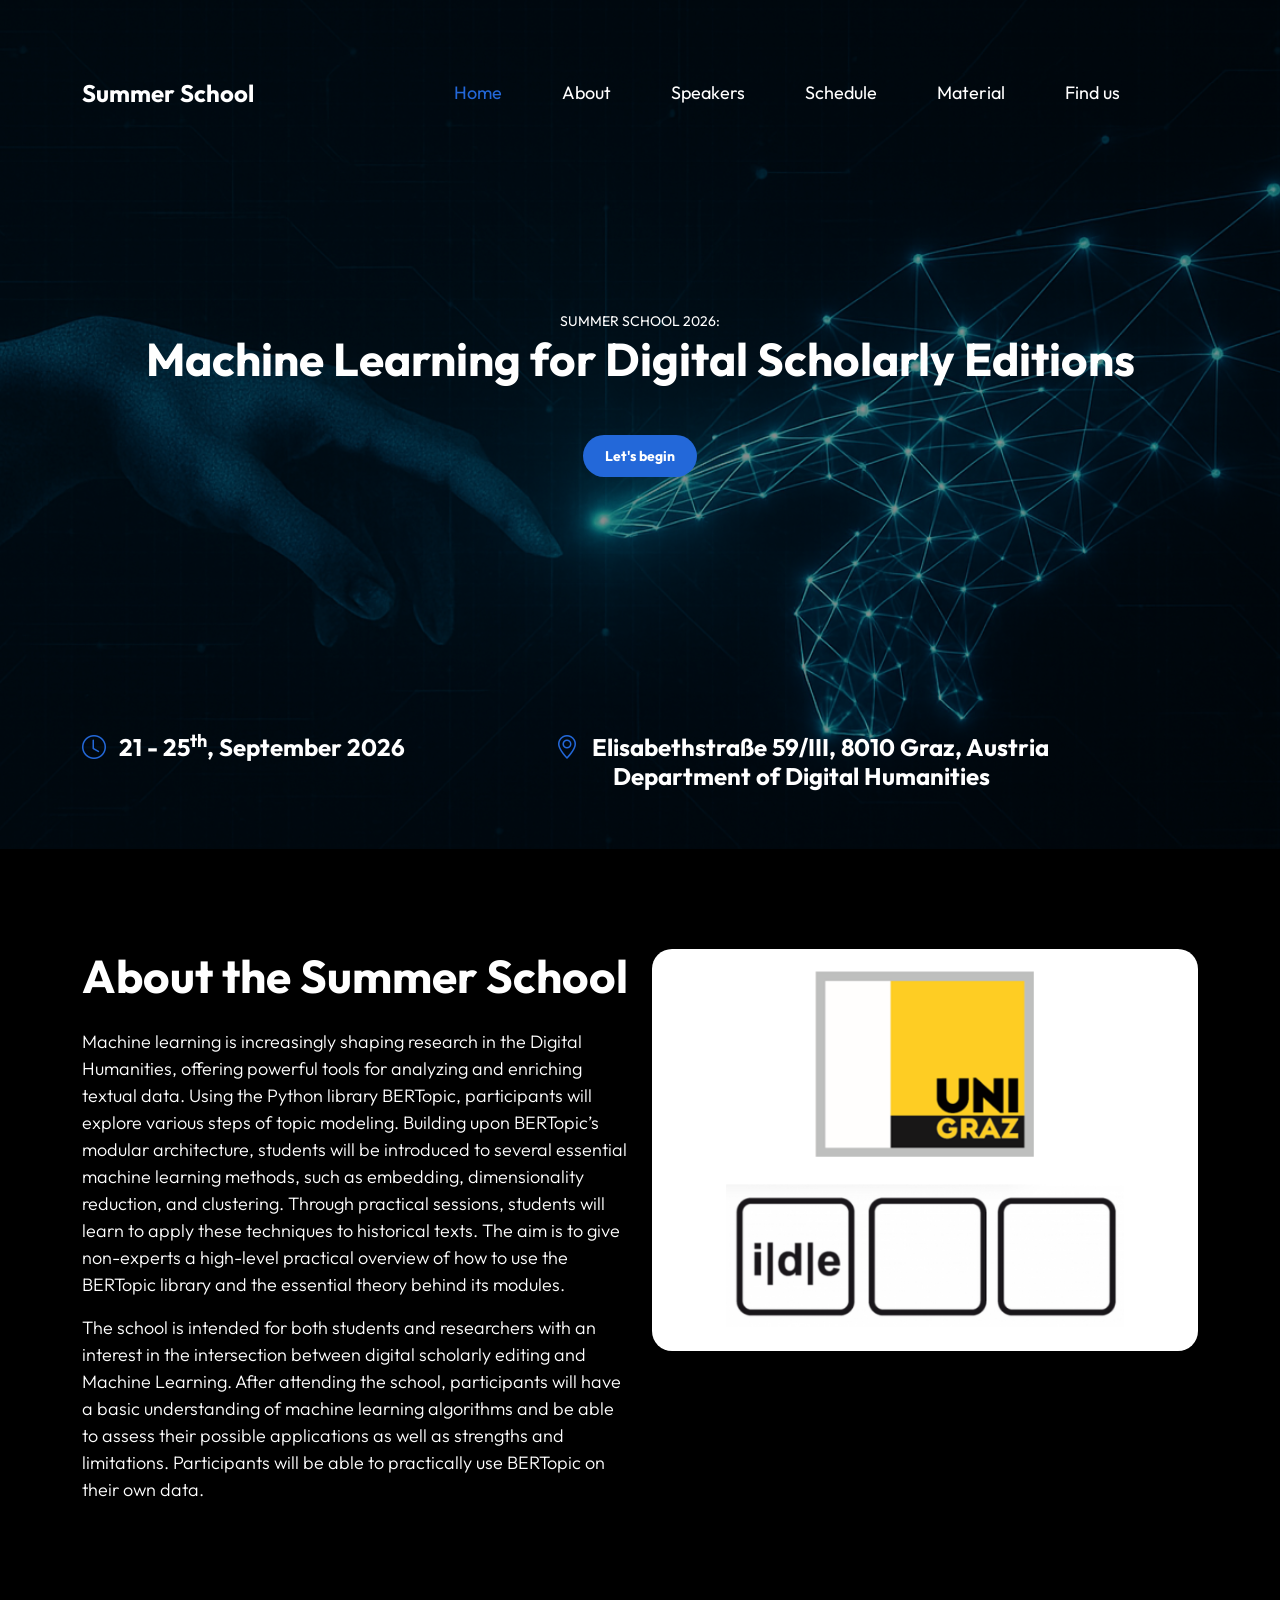
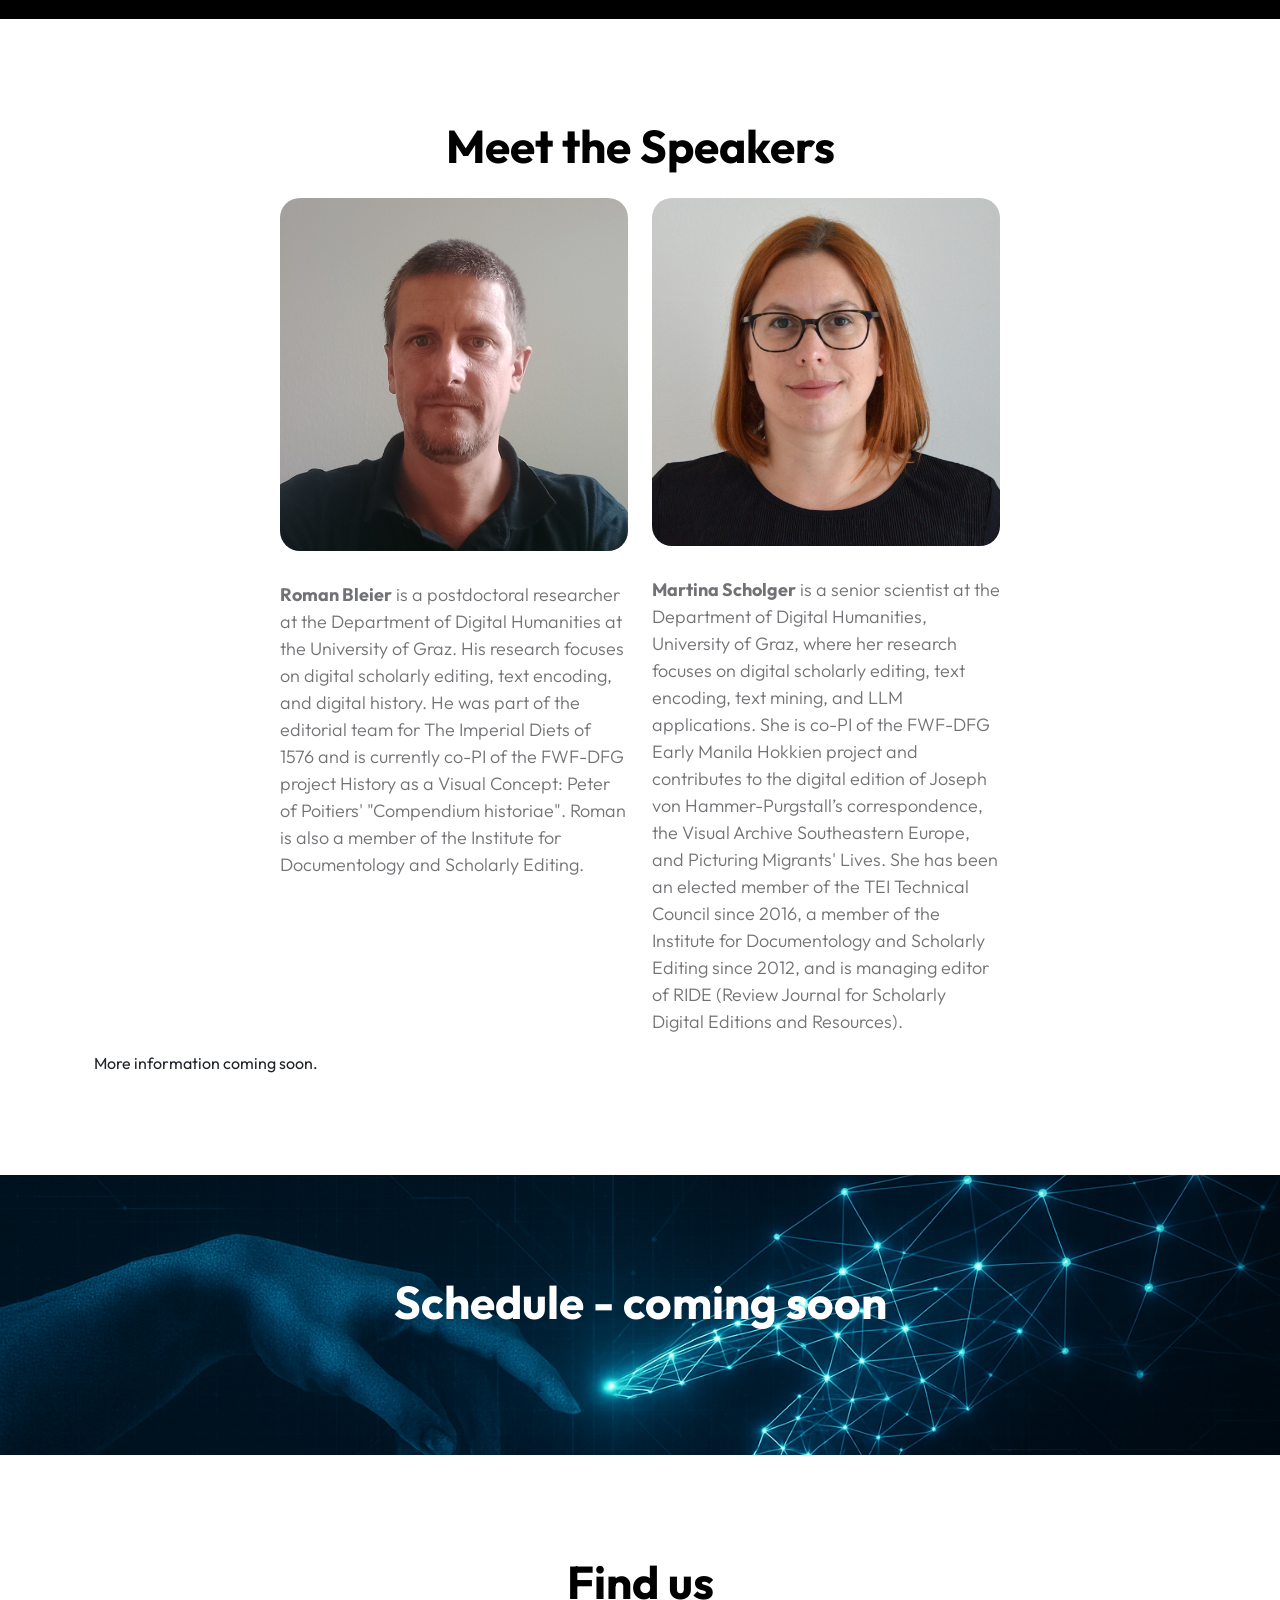
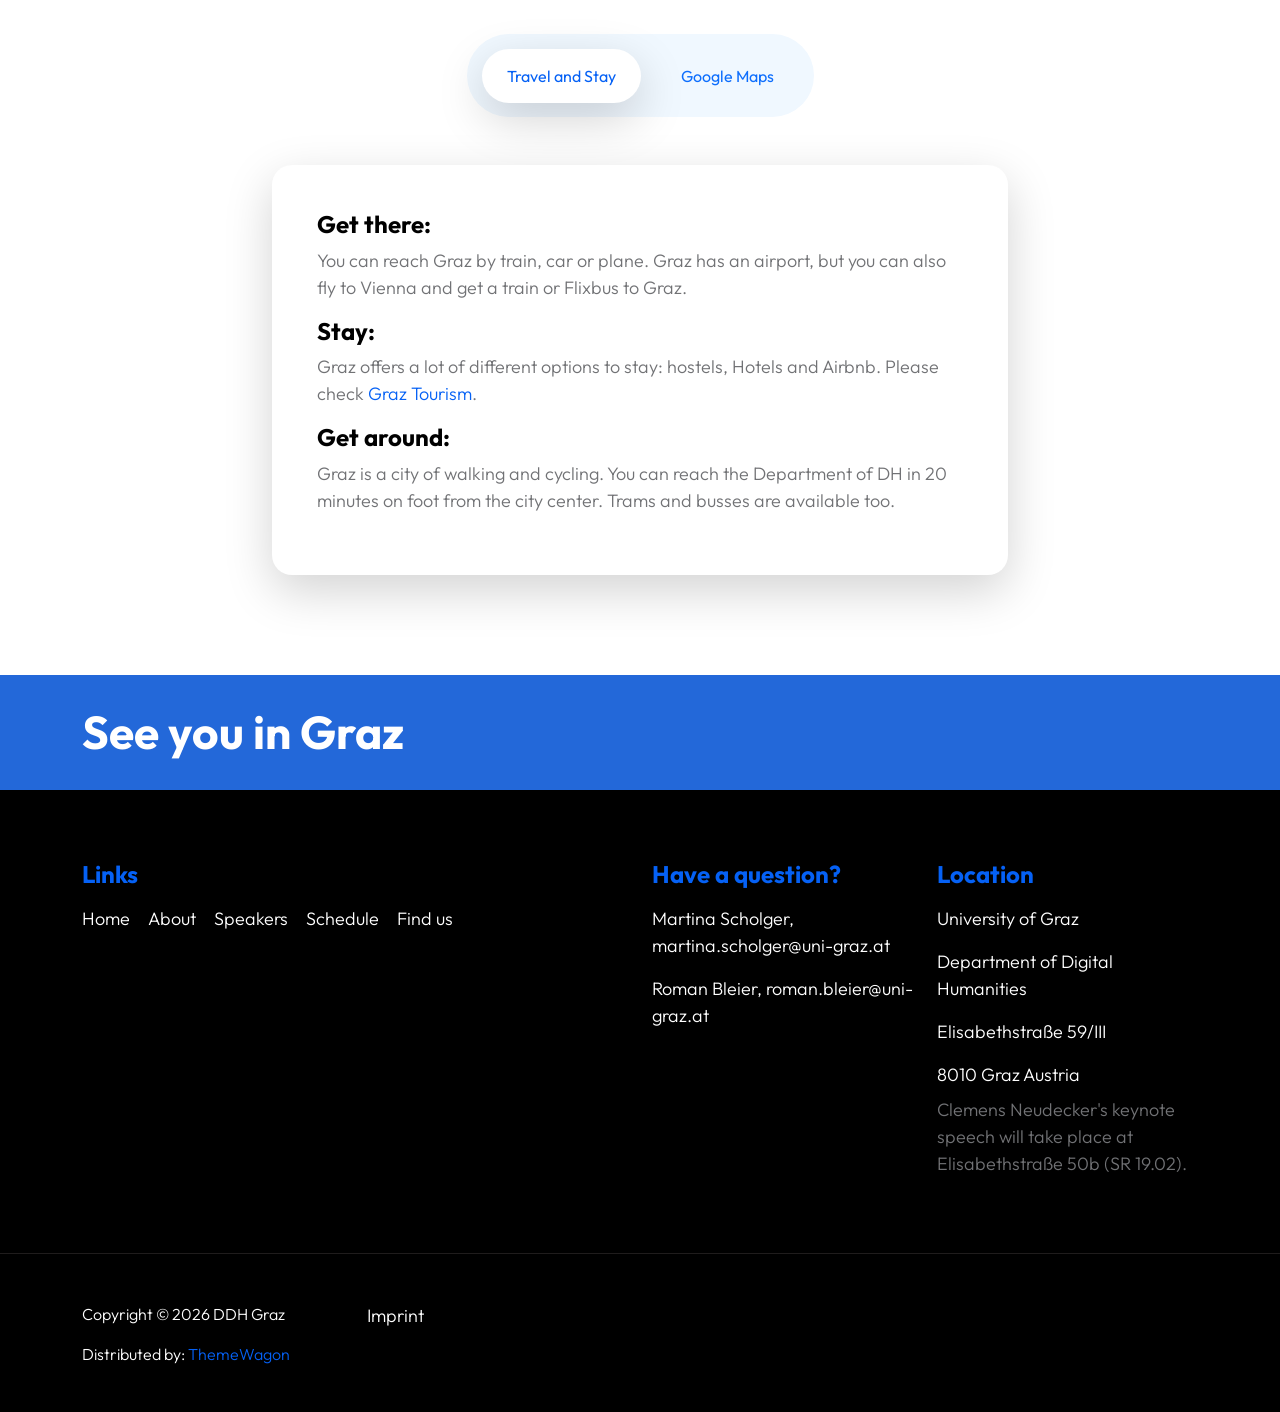
==== commit 220f504a: "Update index.html" ====
--- a/index.html
+++ b/index.html
@@ -985,7 +985,7 @@
                 <div class="row">
 
                     <div class="col-lg-3 col-12 mt-5">
-                        <p class="copyright-text">Copyright © 2025 DDH Graz</p>
+                        <p class="copyright-text">Copyright © 2026 DDH Graz</p>
                         <p class="copyright-text">Distributed by: <a href="https://themewagon.com">ThemeWagon</a></p>
                     </div>
 
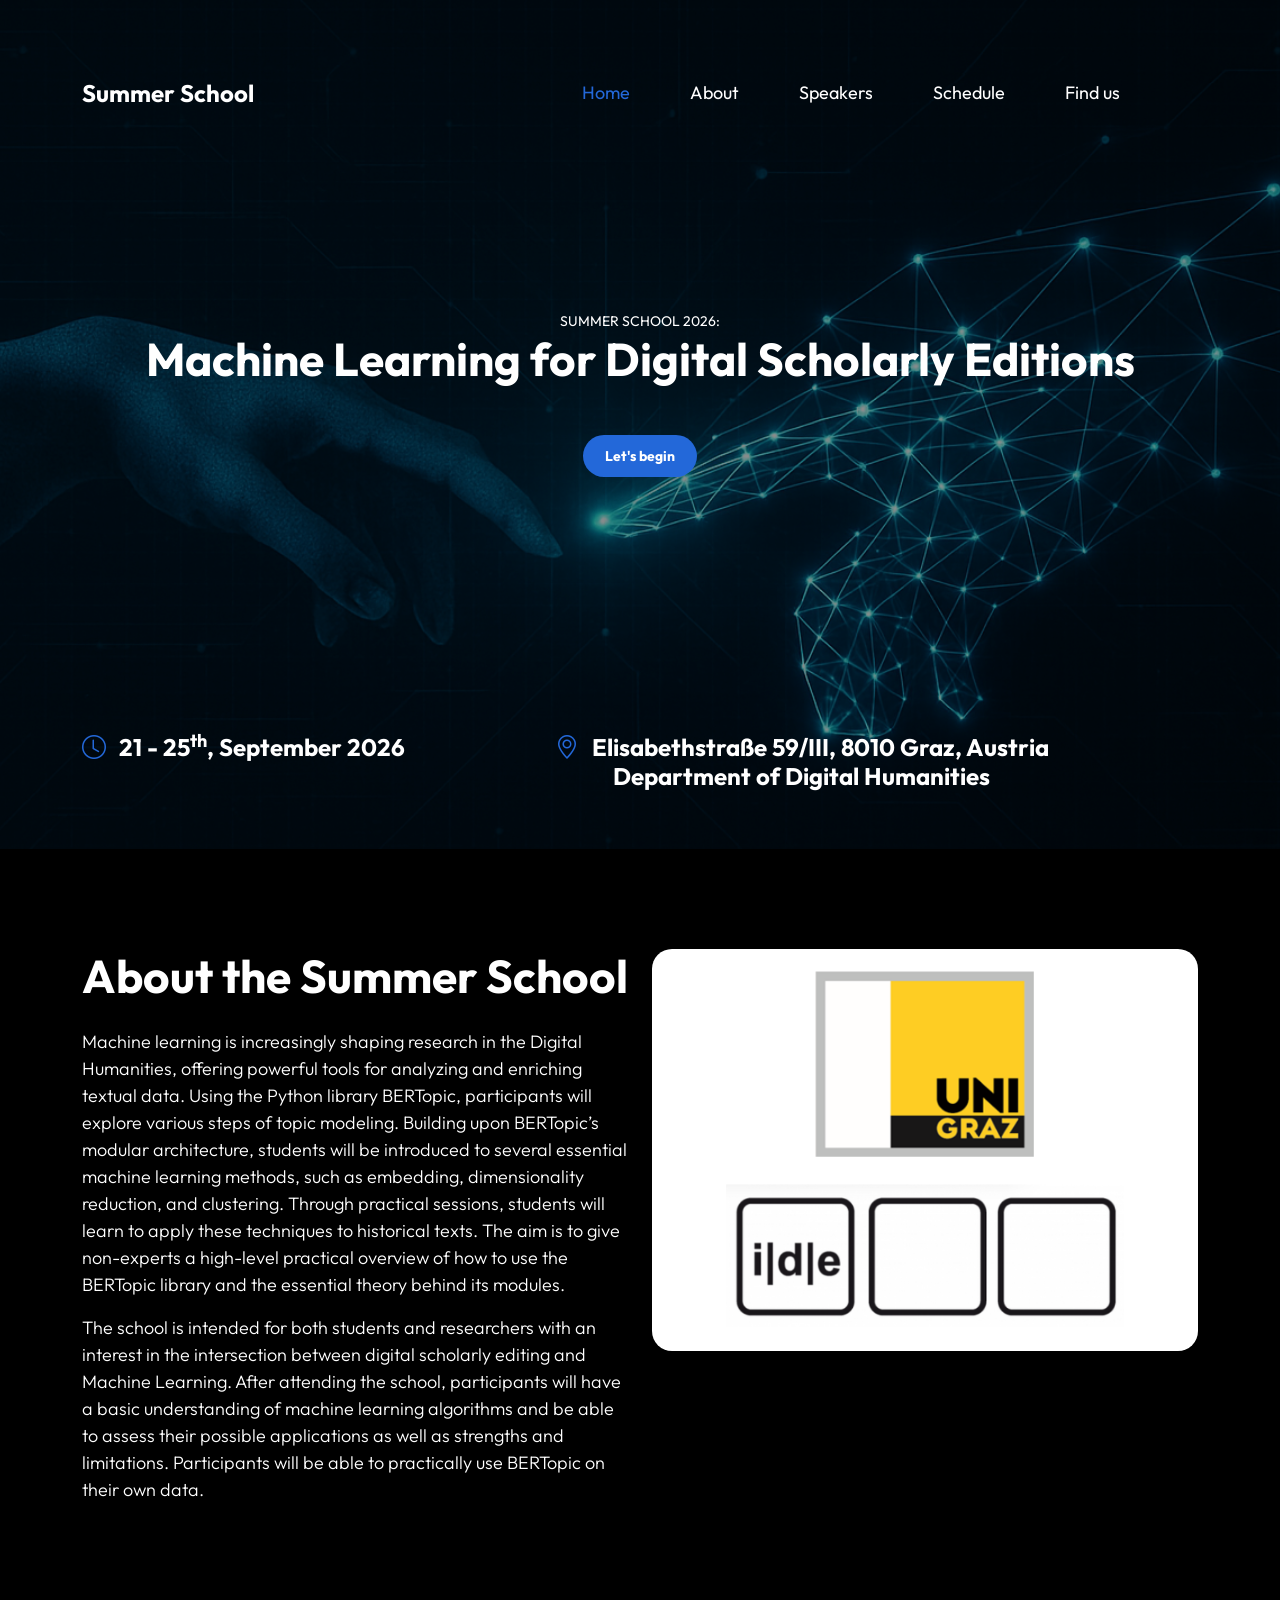
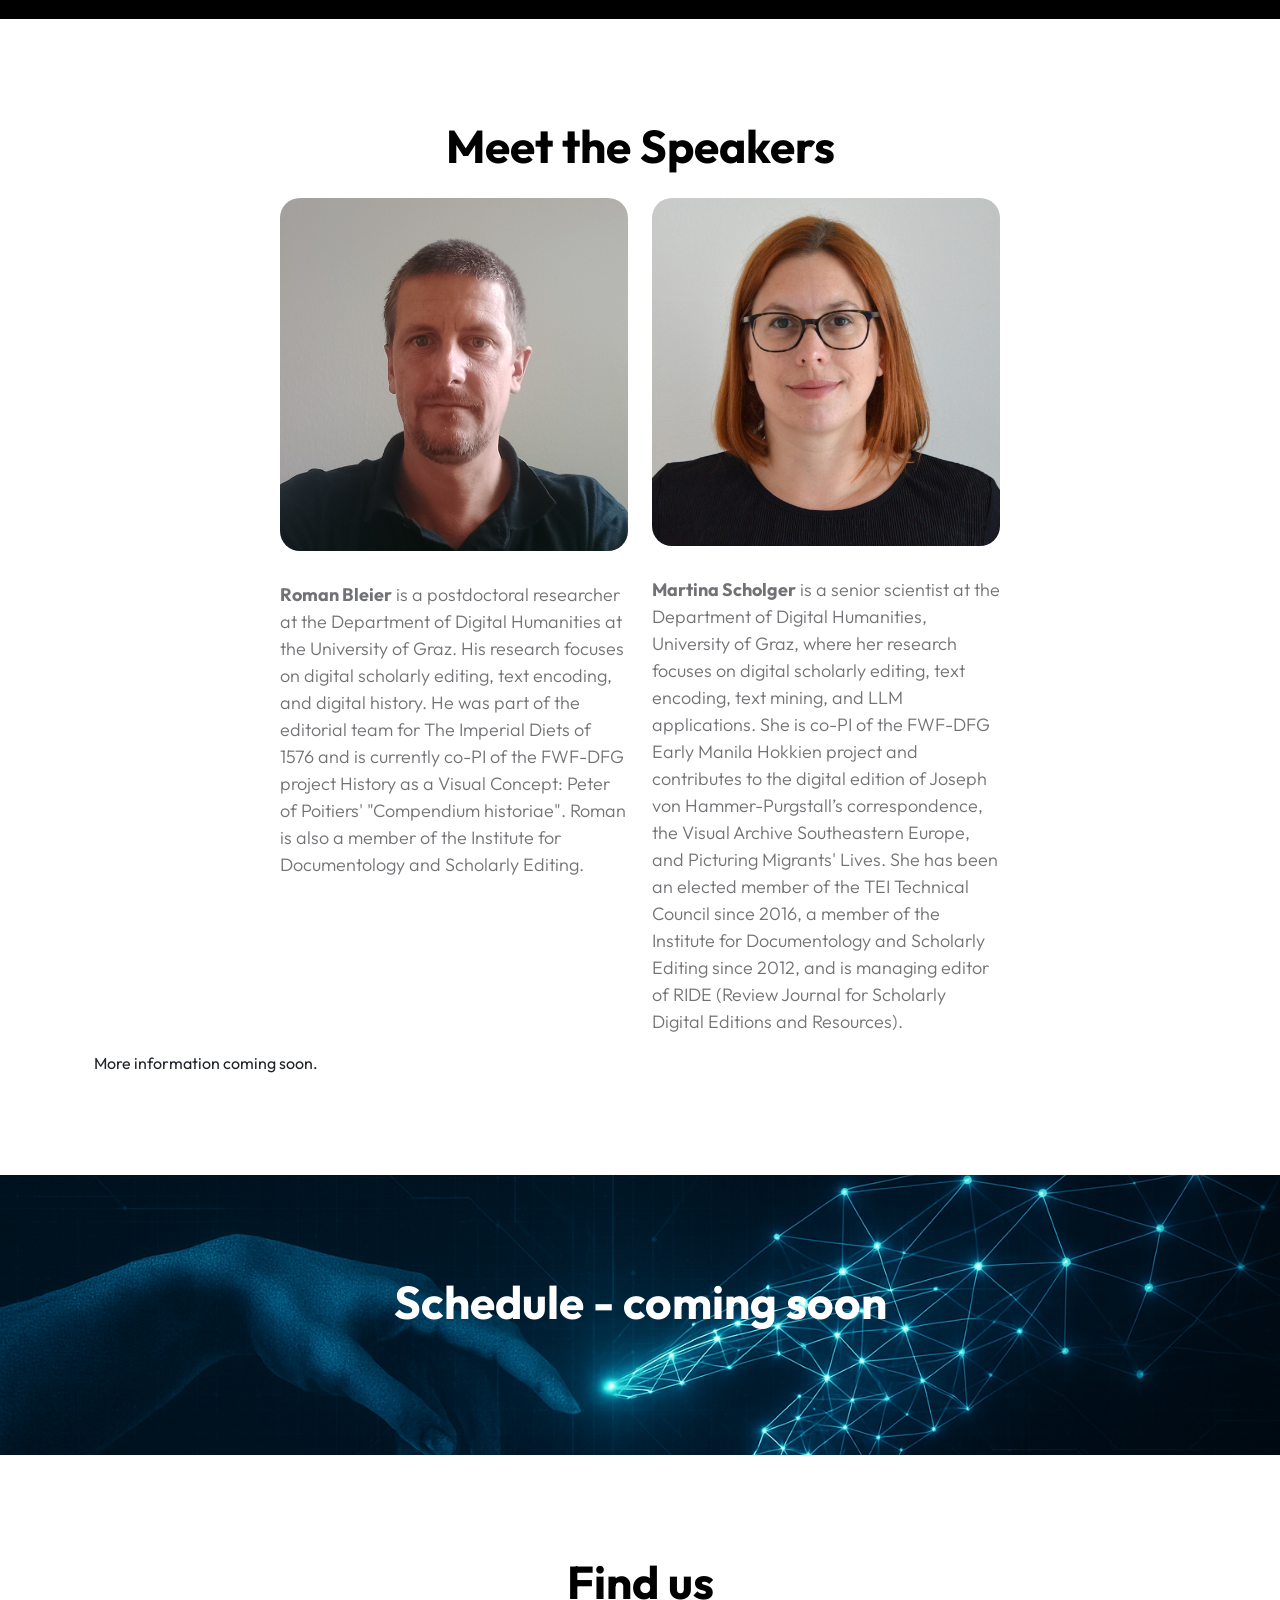
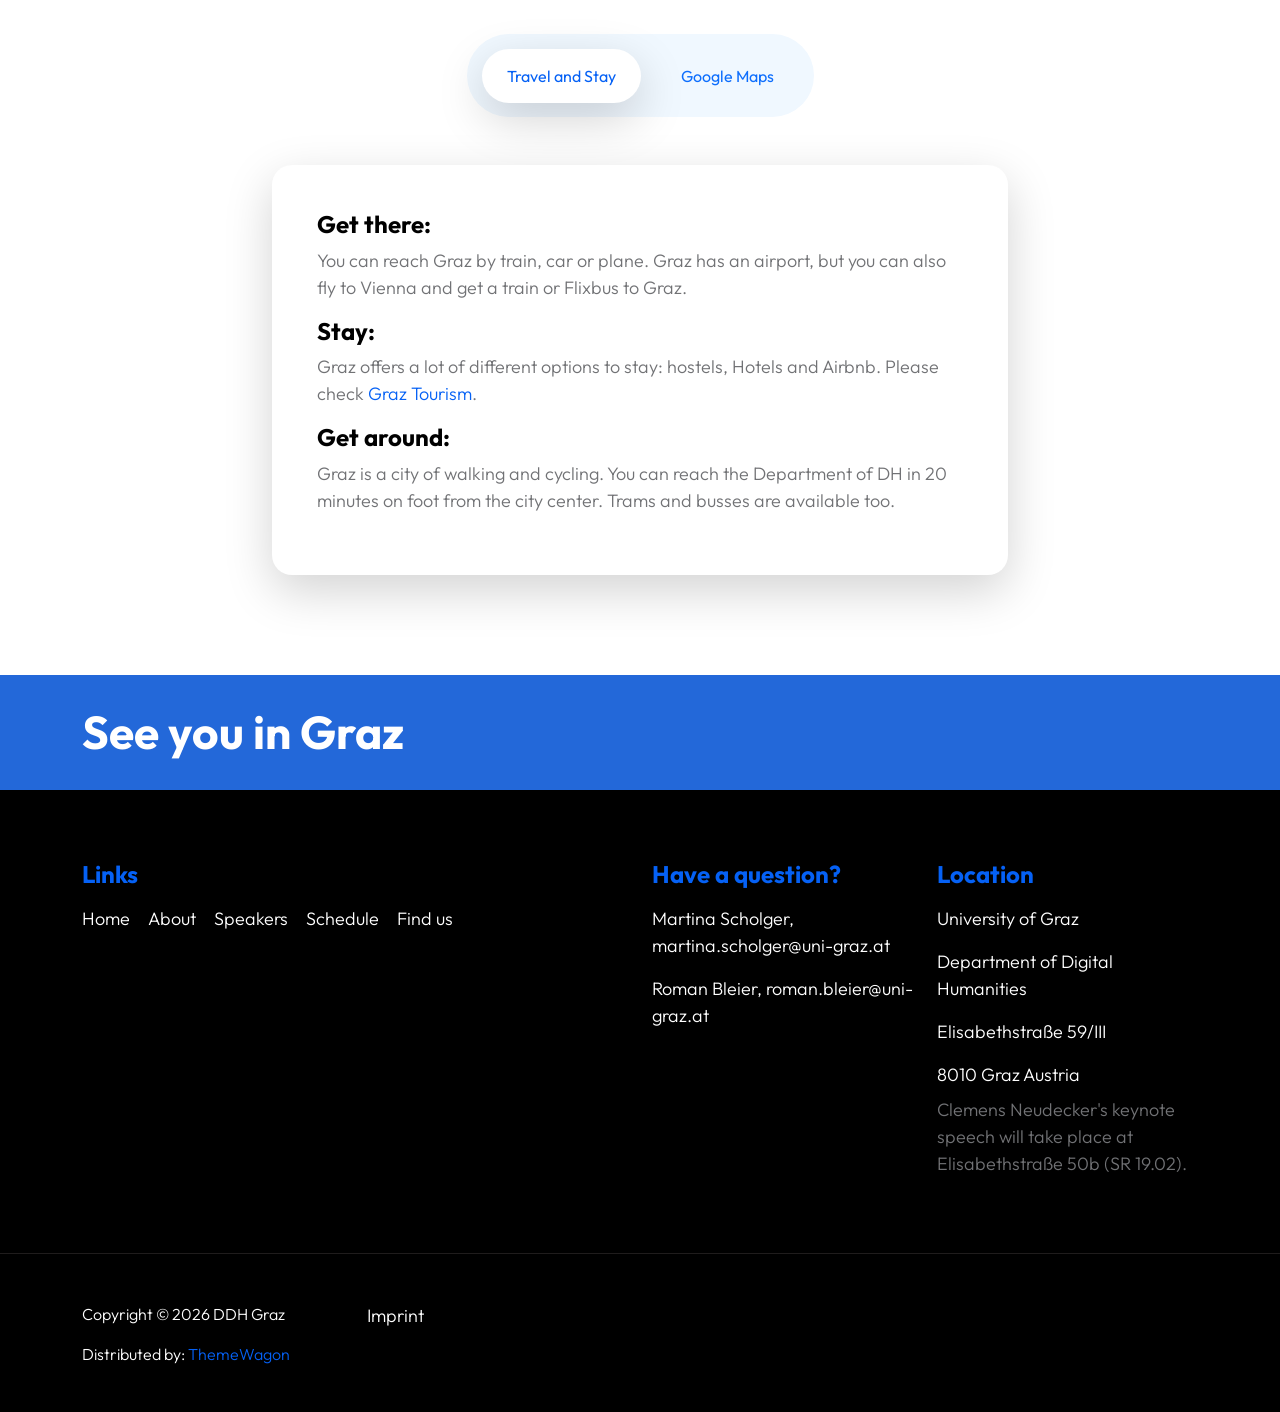
==== commit e3de04d0: "Update Date and material Nav" ====
--- a/index.html
+++ b/index.html
@@ -83,9 +83,9 @@
                             <a class="nav-link click-scroll" href="#section_4">Schedule</a>
                         </li>
 
-                        <li class="nav-item">
+                        <!--<li class="nav-item">
                             <a class="nav-link click-scroll" href="#section_5">Material</a>
-                        </li>
+                        </li>-->
                         
 
                         <li class="nav-item">
@@ -580,6 +580,7 @@
                     </div>
                 </div>
             </div>
+            </div>
         </section>
 
 
